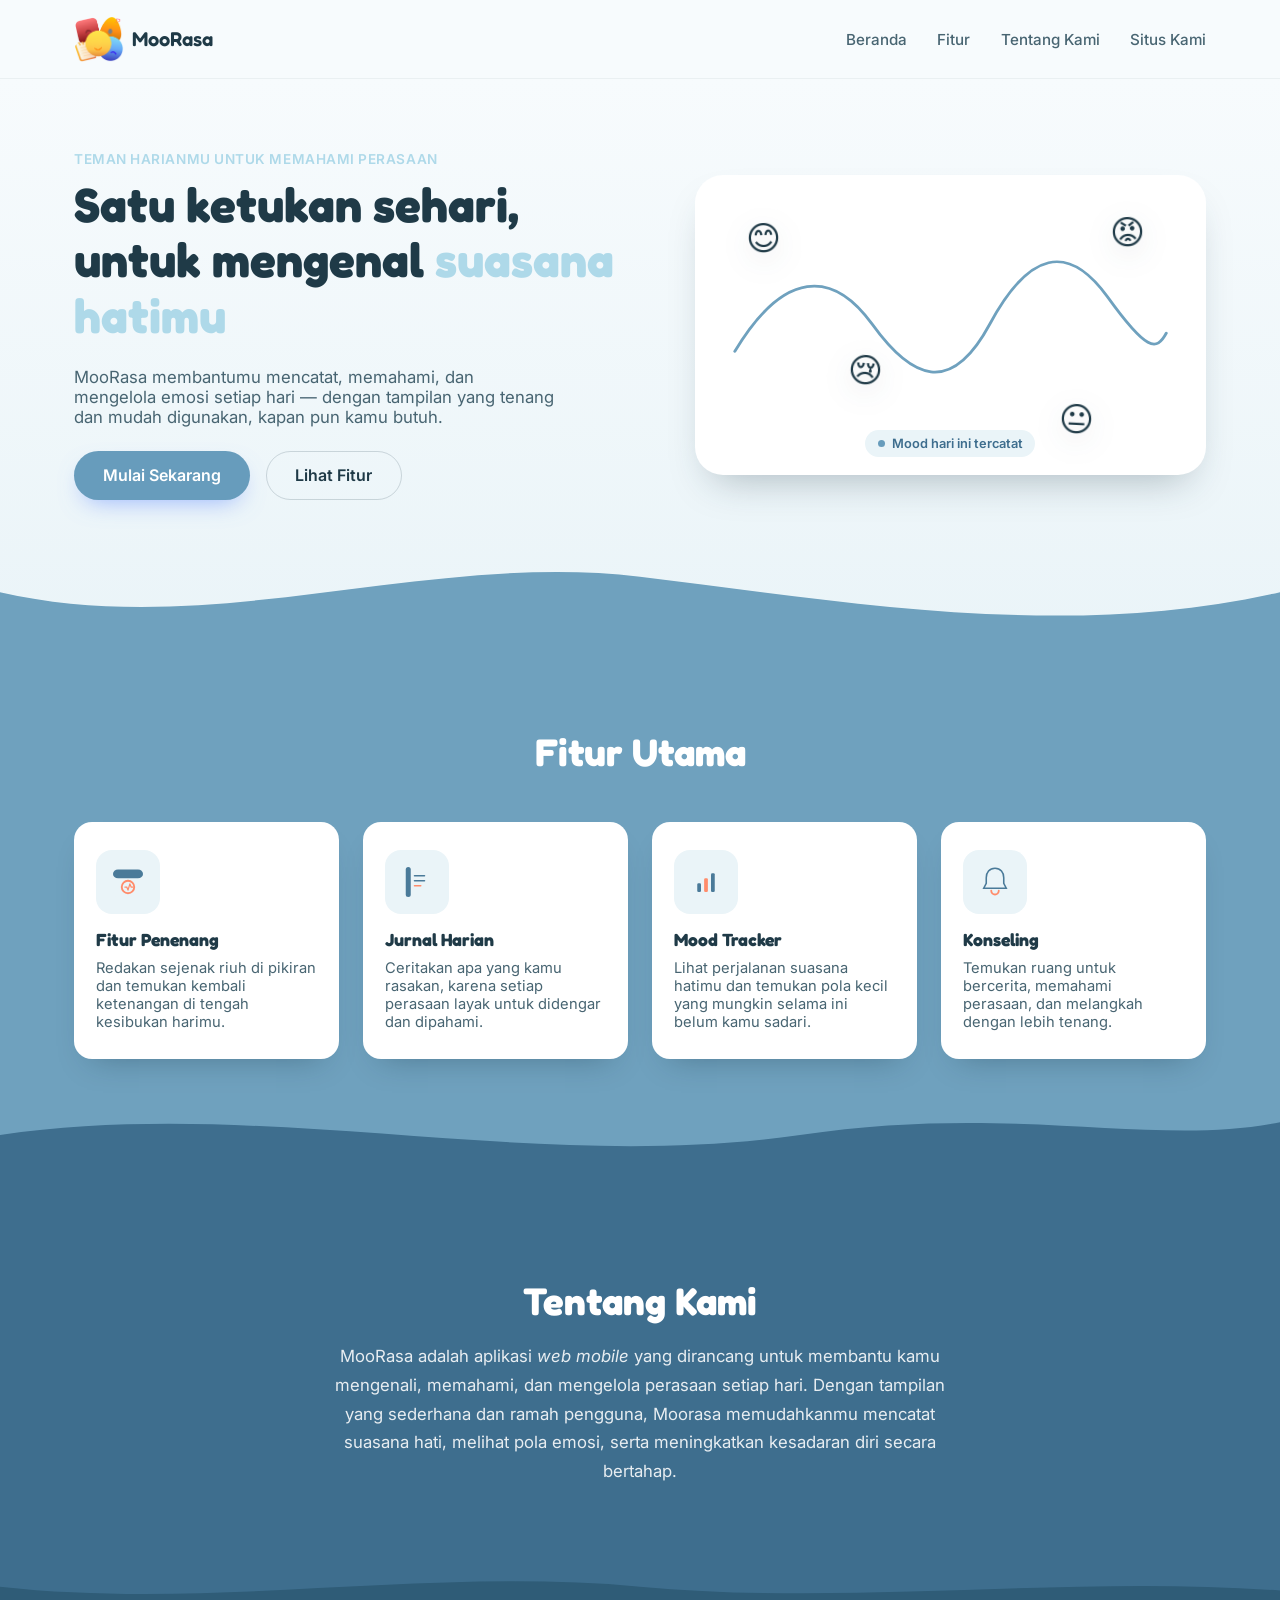
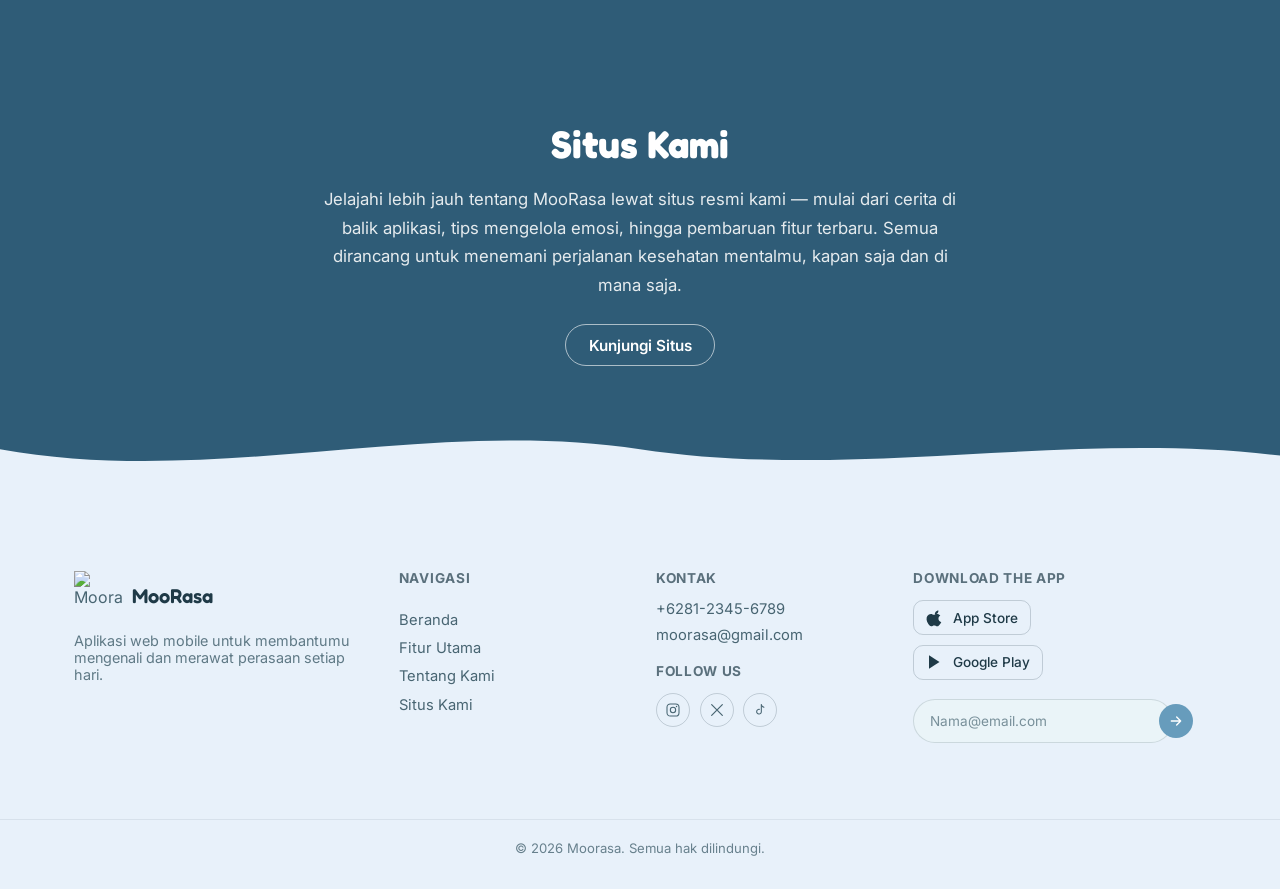
==== landingpage/index.html @ 9dfbfe61 "landing page dari marketng" ====
<!DOCTYPE html>
<html lang="id">
<head>
<meta charset="UTF-8">
<meta name="viewport" content="width=device-width, initial-scale=1.0">
<title>MooRasa — Kenali & Kelola Perasaanmu</title>
<link rel="preconnect" href="https://fonts.googleapis.com">
<link rel="preconnect" href="https://fonts.gstatic.com" crossorigin>
<link href="https://fonts.googleapis.com/css2?family=Fredoka:wght@500;600;700&family=Inter:wght@400;500;600;700&display=swap" rel="stylesheet">
<link rel="stylesheet" href="style.css">
</head>
<body>

<!-- ===== HEADER ===== -->
<header class="site-header" id="top">
  <div class="container header-inner">
    <a class="brand" href="#top">
  <img src="Logo Moorasa (1).png" alt="MooRasa" class="brand-logo">
  <span class="brand-name">MooRasa</span>
</a>

    <nav class="main-nav" id="main-nav">
      <a href="#topp">Beranda</a>
      <a href="#fitur">Fitur</a>
      <a href="#tentang">Tentang Kami</a>
      <a href="#situs">Situs Kami</a>
    </nav>

    
  </div>
</header>

<main>
  <!-- ===== HERO ===== -->
  <section class="hero" id="topp">
    <div class="container hero-inner">
      <div class="hero-copy">
        <p class="eyebrow">Teman harianmu untuk memahami perasaan</p>
        <h1>Satu ketukan sehari,<br> untuk mengenal <span>suasana hatimu</span></h1>
        <p class="hero-sub">MooRasa membantumu mencatat, memahami, dan mengelola emosi setiap hari — dengan tampilan yang tenang dan mudah digunakan, kapan pun kamu butuh.</p>
        <div class="hero-cta">
          <button class="btn btn-primary btn-lg" type="button">Mulai Sekarang</button>
         <button class="btn btn-ghost btn-lg" type="button">Lihat Fitur</button>
        </div>
      </div>

      <div class="hero-visual">
        <div class="mood-card">
          <svg class="mood-line" viewBox="0 0 460 220" preserveAspectRatio="none" aria-hidden="true">
            <path class="mood-line-path" d="M10 150 C 60 60, 110 60, 150 120 S 230 200, 270 120 S 350 30, 390 90 S 440 150, 450 130"/>
          </svg>

          <div class="mood-face face-1" style="--tx:-2deg;">😊</div>
          <div class="mood-face face-2" style="--tx:4deg;">😢</div>
          <div class="mood-face face-3" style="--tx:-3deg;">😡</div>
          <div class="mood-face face-4" style="--tx:3deg;">😐</div>

          <div class="mood-tag">
            <span class="dot"></span> Mood hari ini tercatat
          </div>
        </div>
      </div>
    </div>

    <div class="wave wave-bottom" aria-hidden="true">
      <svg viewBox="0 0 1440 140" preserveAspectRatio="none"><path d="M0,64 C 240,140 480,0 720,40 C 960,80 1200,140 1440,64 L1440,140 L0,140 Z"></path></svg>
    </div>
  </section>

  <!-- ===== FITUR UTAMA ===== -->
  <section class="features" id="fitur">
    <div class="container">
      <h2 class="section-title">Fitur Utama</h2>
      <p class="section-lead"></p>

      <div class="feature-grid">
        <article class="feature-card">
          <div class="feature-icon" aria-hidden="true">
            <svg viewBox="0 0 64 64" width="40" height="40">
              <rect x="8" y="12" width="48" height="44" rx="8" fill="#EAF4F8"/>
              <rect x="8" y="12" width="48" height="14" rx="8" fill="#4A7A99"/>
              <circle cx="32" cy="40" r="10" fill="none" stroke="#FF8C6B" stroke-width="3"/>
              <path d="M27 40h3l2 5 3-10 2 5h3" fill="none" stroke="#FF8C6B" stroke-width="2" stroke-linecap="round" stroke-linejoin="round"/>
            </svg>
          </div>
          <h3>Fitur Penenang</h3>
          <p>Redakan sejenak riuh di pikiran dan temukan kembali ketenangan di tengah kesibukan harimu.</p>
        </article>

        <article class="feature-card">
          <div class="feature-icon" aria-hidden="true">
            <svg viewBox="0 0 64 64" width="40" height="40">
              <rect x="14" y="8" width="36" height="48" rx="6" fill="#EAF4F8"/>
              <rect x="14" y="8" width="8" height="48" rx="4" fill="#4A7A99"/>
              <line x1="28" y1="22" x2="44" y2="22" stroke="#4A7A99" stroke-width="2.5" stroke-linecap="round"/>
              <line x1="28" y1="30" x2="44" y2="30" stroke="#4A7A99" stroke-width="2.5" stroke-linecap="round"/>
              <line x1="28" y1="38" x2="38" y2="38" stroke="#FF8C6B" stroke-width="2.5" stroke-linecap="round"/>
            </svg>
          </div>
          <h3>Jurnal Harian</h3>
          <p>Ceritakan apa yang kamu rasakan, karena setiap perasaan layak untuk didengar dan dipahami.</p>
        </article>

        <article class="feature-card">
          <div class="feature-icon" aria-hidden="true">
            <svg viewBox="0 0 64 64" width="40" height="40">
              <rect x="10" y="10" width="44" height="44" rx="8" fill="#EAF4F8"/>
              <rect x="18" y="34" width="6" height="14" rx="2" fill="#4A7A99"/>
              <rect x="29" y="26" width="6" height="22" rx="2" fill="#FF8C6B"/>
              <rect x="40" y="18" width="6" height="30" rx="2" fill="#4A7A99"/>
            </svg>
          </div>
          <h3>Mood Tracker</h3>
          <p>Lihat perjalanan suasana hatimu dan temukan pola kecil yang mungkin selama ini belum kamu sadari.</p>
        </article>

        <article class="feature-card">
          <div class="feature-icon" aria-hidden="true">
            <svg viewBox="0 0 64 64" width="40" height="40">
              <path d="M32 10c-9 0-14 7-14 15v9l-4 8h36l-4-8v-9c0-8-5-15-14-15z" fill="#EAF4F8" stroke="#4A7A99" stroke-width="2.5"/>
              <path d="M26 46a6 6 0 0 0 12 0" fill="none" stroke="#FF8C6B" stroke-width="3" stroke-linecap="round"/>
            </svg>
          </div>
          <h3>Konseling</h3>
          <p>Temukan ruang untuk bercerita, memahami perasaan, dan melangkah dengan lebih tenang.</p>
        </article>
      </div>
    </div>
    <div class="wave wave-bottom" aria-hidden="true">
      <svg viewBox="0 0 1440 140" preserveAspectRatio="none"><path d="M0,70 C 300,10 600,130 900,70 C 1140,20 1300,90 1440,50 L1440,140 L0,140 Z"></path></svg>
    </div>
  </section>

  <!-- ===== TENTANG KAMI ===== -->
  <section class="about" id="tentang">
  <div class="container about-inner">
    <h2 class="section-title light">Tentang Kami</h2>
    <p class="about-text">
      MooRasa adalah aplikasi <em>web mobile</em> yang dirancang untuk membantu kamu mengenali, memahami, dan mengelola perasaan setiap hari. Dengan tampilan yang sederhana dan ramah pengguna, Moorasa memudahkanmu mencatat suasana hati, melihat pola emosi, serta meningkatkan kesadaran diri secara bertahap.
    </p>
  </div>

  <div class="wave wave-bottom wave-about" aria-hidden="true">
    <svg viewBox="0 0 1440 140" preserveAspectRatio="none">
      <path d="M0,50 C240,110 480,0 720,50 C960,100 1200,20 1440,60 L1440,140 L0,140 Z"></path>
    </svg>
  </div>
</section>

  <!-- ===== SITUS KAMI ===== -->
  <section class="sites" id="situs">
    <div class="container about-inner">
      <h2 class="section-title light">Situs Kami</h2>
      <p class="about-text">Jelajahi lebih jauh tentang MooRasa lewat situs resmi kami — mulai dari cerita di balik aplikasi, tips mengelola emosi, hingga pembaruan fitur terbaru. Semua dirancang untuk menemani perjalanan kesehatan mentalmu, kapan saja dan di mana saja.</p>
      <a class="btn btn-outline-light" href="#situs">Kunjungi Situs</a>
    </div>
    <div class="wave wave-bottom wave-dark" aria-hidden="true">
      <svg viewBox="0 0 1440 140" preserveAspectRatio="none"><path d="M0,50 C 240,110 480,0 720,50 C 960,100 1200,20 1440,60 L1440,140 L0,140 Z"></path></svg>
    </div>
  </section>
</main>

<!-- ===== FOOTER ===== -->
<footer class="site-footer">
  <div class="container footer-grid">
    <div class="footer-brand">
      <a class="brand" href="#top">
        <div class="footer-brand">
    <a class="brand" href="#top">
        <img src="Logo MooRasa (1).png" alt="Moorasa" class="footer-logo">
        <span class="brand-name">MooRasa</span>
    </a>

    <p>Aplikasi web mobile untuk membantumu mengenali dan merawat perasaan setiap hari.</p>
</div>
            </div>

    <div class="footer-links">
      <h4>Navigasi</h4>
      <a href="#topp">Beranda</a>
      <a href="#fitur">Fitur Utama</a>
      <a href="#tentang">Tentang Kami</a>
      <a href="#situs">Situs Kami</a>
    </div>

    <div class="footer-contact">
      <h4>Kontak</h4>
      <p>+6281-2345-6789</p>
      <p>moorasa@gmail.com</p>

      <h4 class="follow-heading">Follow Us</h4>
      <div class="social-row">
        <a href="#" aria-label="Instagram" class="social-dot">
          <svg viewBox="0 0 24 24" width="16" height="16"><rect x="3" y="3" width="18" height="18" rx="5" fill="none" stroke="currentColor" stroke-width="1.6"/><circle cx="12" cy="12" r="4" fill="none" stroke="currentColor" stroke-width="1.6"/><circle cx="17.3" cy="6.7" r="1.1" fill="currentColor"/></svg>
        </a>
        <a href="#" aria-label="Twitter/X" class="social-dot">
          <svg viewBox="0 0 24 24" width="16" height="16"><path d="M4 4l16 16M20 4L4 20" stroke="currentColor" stroke-width="1.8" stroke-linecap="round"/></svg>
        </a>
        <a href="#" aria-label="TikTok" class="social-dot">
          <svg viewBox="0 0 24 24" width="16" height="16"><path d="M14 4v10.5a3.5 3.5 0 1 1-3-3.46" fill="none" stroke="currentColor" stroke-width="1.6" stroke-linecap="round"/><path d="M14 4c.4 2 2 3.5 4 3.8" fill="none" stroke="currentColor" stroke-width="1.6" stroke-linecap="round"/></svg>
        </a>
      </div>
    </div>

    <div class="footer-app">
      <h4>Download The App</h4>
      <div class="store-badges">
        <a href="#" class="store-badge">
          <svg viewBox="0 0 24 24" width="18" height="18"><path d="M16.5 2c.2 1.4-.4 2.7-1.2 3.6-.9 1-2.2 1.7-3.5 1.6-.2-1.3.5-2.7 1.2-3.5.9-1 2.4-1.8 3.5-1.7zM20.4 17.2c-.5 1.2-.8 1.7-1.5 2.7-1 1.4-2.3 3.2-4 3.2-1.5 0-1.9-1-3.9-1s-2.5 1-4 1c-1.7 0-2.9-1.6-3.9-3-2.7-3.9-3-8.4-1.3-10.8 1.2-1.7 3-2.7 4.7-2.7 1.7 0 2.8 1 4.2 1 1.4 0 2.2-1 4.2-1 1.5 0 3.1.8 4.2 2.2-3.7 2-3.1 7.3.9 8.6z" fill="currentColor"/></svg>
          <span>App Store</span>
        </a>
        <a href="#" class="store-badge">
          <svg viewBox="0 0 24 24" width="18" height="18"><path d="M4 3l14 9-14 9V3z" fill="currentColor"/></svg>
          <span>Google Play</span>
        </a>
      </div>

      <form class="subscribe-form" id="subscribeForm">
        <label for="subEmail" class="sr-only">Email kamu</label>
        <input id="subEmail" type="email" placeholder="Nama@email.com" required>
        <button type="submit" aria-label="Kirim">
          <svg viewBox="0 0 24 24" width="16" height="16"><path d="M5 12h14M13 6l6 6-6 6" fill="none" stroke="#fff" stroke-width="2" stroke-linecap="round" stroke-linejoin="round"/></svg>
        </button>
      </form>
      <p class="subscribe-note" id="subscribeNote" aria-live="polite"></p>
    </div>
  </div>

  <div class="footer-bottom">
    <div class="container">
      <p>© <span id="year"></span> Moorasa. Semua hak dilindungi.</p>
    </div>
  </div>
</footer>

<script src="node.js"></script>
</body>
</html>
---- landingpage/style.css ----
/* ============ TOKENS ============ */
.brand-logo {
    width: 50px;
    height: 50px;
    object-fit: contain;
    display: block;
}

:root{
  --ink: #1F3A47;
  --ink-soft: #486572;
  --cream: #F7FBFD;
  --sky: #EAF4F8;
  --blue-mid: #6FA1BE;
  --blue-deep: #3E6E8E;
  --blue-deeper: #2F5C77;
  --navy: #1B3644;
  --coral: #679cbc;
  --coral-dark: #aed9e9;
  --white: #FFFFFF;

  /* Warna footer: sekarang mengikuti warna halaman banner (hero) supaya senada */
  --footer-bg: var(--cream);
  --footer-text: var(--ink-soft);
  --footer-heading: var(--ink);

  --font-display: 'Fredoka', system-ui, sans-serif;
  --font-body: 'Inter', system-ui, sans-serif;

  --radius-lg: 28px;
  --radius-md: 18px;
  --radius-sm: 12px;

  --shadow-card: 0 20px 40px -18px rgba(31, 58, 71, 0.35);
  --container: 1180px;
}

*,*::before,*::after{ box-sizing: border-box; }
html{ scroll-behavior: smooth; }
body{
  margin:0;
  font-family: var(--font-body);
  color: var(--ink);
  background: var(--cream);
  -webkit-font-smoothing: antialiased;
}
h1,h2,h3,h4{
  font-family: var(--font-display);
  margin: 0 0 .5em;
  line-height: 1.15;
}
p{ margin: 0 0 1em; }
a{ color: inherit; text-decoration: none; }
img,svg{ display:block; max-width: 100%; }
ul{ list-style: none; margin:0; padding:0; }
.sr-only{
  position:absolute; width:1px; height:1px; padding:0; margin:-1px;
  overflow:hidden; clip:rect(0,0,0,0); white-space:nowrap; border:0;
}

.container{
  width: 100%;
  max-width: var(--container);
  margin: 0 auto;
  padding: 0 24px;
}

.eyebrow{
  font-weight: 600;
  letter-spacing: .04em;
  color: var(--coral-dark);
  font-size: .85rem;
  text-transform: uppercase;
  margin-bottom: .75em;
}
.eyebrow-light{ color: var(--sky); opacity: .9; text-align:center; }

.section-title{
  font-size: clamp(1.8rem, 3.2vw, 2.4rem);
  color: var(--ink);
}
.section-title.light{ color: var(--white); }

.section-lead{
  max-width: 560px;
  color: var(--ink-soft);
}

/* ============ BUTTONS ============ */
.btn{
  font-family: var(--font-body);
  font-weight: 600;
  font-size: .95rem;
  padding: .7em 1.5em;
  border-radius: 999px;
  border: none;
  cursor: pointer;
  transition: transform .18s ease, box-shadow .18s ease, background .18s ease;
  display: inline-flex;
  align-items: center;
  gap: .5em;
}
.btn-primary{
  background: var(--coral);
  color: var(--white);
  box-shadow: 0 10px 24px -10px rgba(107, 147, 255, 0.7);
}
.btn-primary:hover{ background: var(--coral-dark); transform: translateY(-2px); }
.btn-ghost{
  background: transparent;
  color: var(--ink);
  border: 1.5px solid rgba(31,58,71,.18);
}
.btn-ghost:hover{ border-color: var(--ink); transform: translateY(-2px); }
.btn-lg{ padding: .85em 1.8em; font-size: 1rem; }
.btn-outline-light{
  border: 1.5px solid rgba(255,255,255,.6);
  color: var(--white);
  background: transparent;
  margin-top: .5em;
}
.btn-outline-light:hover{ background: rgba(255,255,255,.12); }

/* ============ HEADER ============ */
.site-header{
  position: sticky;
  top: 0;
  z-index: 50;
  background: rgba(247,251,253,.85);
  backdrop-filter: blur(10px);
  border-bottom: 1px solid rgba(31,58,71,.06);
}
.header-inner{
  display: flex;
  align-items: center;
  justify-content: space-between;
  padding-top: 14px;
  padding-bottom: 14px;
}
.brand{
  display: flex;
  align-items: center;
  gap: .5em;
}
.brand-name{
  font-family: var(--font-display);
  font-weight: 600;
  font-size: 1.25rem;
  color: var(--ink);
}
.main-nav{
  display: flex;
  gap: 2em;
  font-weight: 500;
  font-size: .95rem;
}
.main-nav a{ color: var(--ink-soft); transition: color .15s; }
.main-nav a:hover{ color: var(--coral-dark); }

.header-actions{ display: flex; align-items: center; gap: 1em; }
.nav-toggle{
  display: none;
  flex-direction: column;
  gap: 5px;
  background: none;
  border: none;
  cursor: pointer;
  padding: 6px;
}
.nav-toggle span{
  width: 22px; height: 2px; background: var(--ink); border-radius: 2px;
}

/* ============ HERO ============ */
.hero{
  position: relative;
  background: linear-gradient(180deg, var(--cream) 0%, var(--sky) 100%);
  padding: 72px 0 140px;
  overflow: hidden;
}
.hero-inner{
  display: grid;
  grid-template-columns: 1.05fr .95fr;
  gap: 56px;
  align-items: center;
}
.hero-copy h1{
  font-size: clamp(2rem, 4vw, 3rem);
  color: var(--ink);
}
.hero-copy h1 span{ color: var(--coral-dark); }
.hero-sub{
  color: var(--ink-soft);
  font-size: 1.05rem;
  max-width: 480px;
}
.hero-cta{ display: flex; gap: 1em; flex-wrap: wrap; margin-top: 1.5em; }

.hero-visual{ position: relative; }
.mood-card{
  position: relative;
  background: var(--white);
  border-radius: var(--radius-lg);
  box-shadow: var(--shadow-card);
  padding: 40px 30px;
  min-height: 300px;
  overflow: hidden;
}
.mood-line{
  width: 100%;
  height: 200px;
  display: block;
}
.mood-line-path{
  fill: none;
  stroke: var(--blue-mid);
  stroke-width: 3;
  stroke-linecap: round;
  stroke-dasharray: 900;
  stroke-dashoffset: 900;
  animation: draw-line 2.4s ease forwards .3s;
}
@keyframes draw-line{ to{ stroke-dashoffset: 0; } }

.mood-face{
  position: absolute;
  font-size: 2.1rem;
  filter: drop-shadow(0 8px 14px rgba(31,58,71,.18));
  animation: float-face 5s ease-in-out infinite;
  transform: rotate(var(--tx));
}
.face-1{ top: 14%; left: 10%; animation-delay: 0s; }
.face-2{ top: 58%; left: 30%; animation-delay: .6s; }
.face-3{ top: 12%; right: 12%; animation-delay: 1.1s; }
.face-4{ bottom: 12%; right: 22%; animation-delay: 1.6s; }
@keyframes float-face{
  0%, 100%{ transform: translateY(0) rotate(var(--tx)); }
  50%{ transform: translateY(-10px) rotate(var(--tx)); }
}

.mood-tag{
  position: absolute;
  left: 50%;
  bottom: 18px;
  transform: translateX(-50%);
  background: var(--sky);
  color: var(--blue-deep);
  font-size: .8rem;
  font-weight: 600;
  padding: .5em 1em;
  border-radius: 999px;
  display: inline-flex;
  align-items: center;
  gap: .5em;
  white-space: nowrap;
}
.mood-tag .dot{
  width: 7px; height: 7px; border-radius: 50%; background: var(--coral);
}

/* ============ WAVE DIVIDERS ============ */
.wave{
  position: absolute;
  left: 0; right: 0; bottom: -1px;
  line-height: 0;
}
.wave svg{ width: 100%; height: 90px; display: block; }
.hero .wave path{ fill: var(--blue-mid); }
.features{ position: relative; background: var(--blue-mid); padding: 90px 0 10px; }
.features .wave path{ fill: var(--blue-deep); }
.wave-dark path{ fill: var(--footer-bg); }

/* ============ FEATURES ============ */

.features{
  position: relative;
  background: var(--blue-mid);
  padding: 90px 0 120px;
  overflow: hidden;
}

.features .container{
  position: relative;
  z-index: 2;
}

.features .eyebrow-light,
.features .section-title.light,
.features .section-lead{ 
  text-align: center; 
  margin-left: auto; 
  margin-right: auto; 
}

.features .section-title{ 
  color: var(--white); 
  text-align: center; 
}

.features .section-lead{ 
  color: rgba(255,255,255,.85); 
  text-align: center; 
}

.feature-grid{
  display: grid;
  grid-template-columns: repeat(4, 1fr);
  gap: 24px;
  margin-top: 48px;
}

.feature-card{
  position: relative;
  z-index: 3;

  background: var(--white);
  border-radius: var(--radius-md);
  padding: 28px 22px;
  text-align: left;

  box-shadow: 0 16px 30px -18px rgba(15,40,54,.35);

  transition: transform .2s ease, box-shadow .2s ease;
}

.feature-card:hover{
  transform: translateY(-6px);
  box-shadow: 0 22px 36px -16px rgba(15,40,54,.4);
}

.feature-icon{
  width: 64px; 
  height: 64px;
  display: flex; 
  align-items: center; 
  justify-content: center;

  background: var(--sky);
  border-radius: 16px;
  margin-bottom: 1em;
}

.feature-card h3{ 
  font-size: 1.1rem; 
  color: var(--ink); 
}

.feature-card p{ 
  color: var(--ink-soft); 
  font-size: .92rem; 
  margin-bottom: 0; 
}

/* ===== GELOMBANG FITUR ===== */

.features > .wave{
  z-index: 1;
  pointer-events: none;
}

.features > .wave svg{
  height: 90px;
  display: block;
}
/* ============ ABOUT / SITES ============ */
.about {
  background: #3E6E8E;
  padding: 100px 0 120px;
  text-align: center;
  position: relative;
  overflow: hidden;
}
.wave-about {
  position: absolute;
  bottom: 0;
  left: 0;
  width: 100%;
 height: 55px;
  line-height: 0;
  overflow: hidden;
}

.wave-about svg {
  width: 100%;
  height: 100%;
  display: block;
}

.wave-about path {
  fill: #2F5C77;
}
.sites{
  background: #2F5C77;
  padding: 100px 0 140px;
  text-align: center;
  position: relative;
}
.about-inner{ max-width: 700px; margin: 0 auto; }
.about-text{
  color: rgba(255,255,255,.88);
  font-size: 1.05rem;
  line-height: 1.7;
}

.wave-dark svg path {
    fill: #E8F1FA;
}
/* ============ FOOTER ============ */
/* Warna footer diatur lewat variabel --footer-bg / --footer-text / --footer-heading di :root,
   jadi tinggal ganti nilai variabel itu kalau mau ubah warna footer lagi nanti. */

.footer-logo {
    width: 50px;
    height: 50px;
    object-fit: contain;
    display: block;
}
.site-footer{
  background: #E8F1FA;
  color: var(--footer-text);
  padding-top: 64px;
  border-top: 1px solid rgba(31,58,71,.08);
}
.footer-grid{
  display: grid;
  grid-template-columns: 1.3fr 1fr 1fr 1.3fr;
  gap: 32px;
  padding-bottom: 40px;
}
.footer-brand p{ font-size: .9rem; color: var(--footer-text); opacity: .85; margin-top: .75em; }
.footer-brand .brand-name{ color: var(--footer-heading); }
.footer-links h4, .footer-contact h4, .footer-app h4{
  font-family: var(--font-body);
  font-size: .85rem;
  text-transform: uppercase;
  letter-spacing: .05em;
  color: var(--footer-heading);
  opacity: .7;
  margin-bottom: 1em;
}
.footer-links{ display: flex; flex-direction: column; gap: .7em; font-size: .92rem; }
.footer-links a{ color: var(--footer-text); }
.footer-links a:hover{ color: var(--coral); }
.footer-contact p{ font-size: .92rem; margin-bottom: .5em; color: var(--footer-text); }
.follow-heading{ margin-top: 1.5em; }
.social-row{ display: flex; gap: .6em; }
.social-dot{
  width: 34px; height: 34px;
  border-radius: 50%;
  border: 1px solid rgba(31,58,71,.2);
  display: flex; align-items: center; justify-content: center;
  color: var(--footer-text);
  transition: background .15s, border-color .15s, color .15s;
}
.social-dot:hover{ background: var(--coral); border-color: var(--coral); color: var(--white); }

.store-badges{ display: flex; flex-direction: column; gap: .6em; margin-bottom: 1.2em; }
.store-badge{
  display: flex; align-items: center; gap: .6em;
  border: 1px solid rgba(31,58,71,.2);
  border-radius: 10px;
  padding: .55em .9em;
  font-size: .85rem;
  font-weight: 500;
  color: var(--footer-heading);
  width: fit-content;
  transition: border-color .15s, background .15s;
}
.store-badge:hover{ background: rgba(31,58,71,.05); border-color: rgba(31,58,71,.4); }

.subscribe-form{
  display: flex;
  background: var(--sky);
  border: 1px solid rgba(31,58,71,.15);
  border-radius: 999px;
  padding: 4px;
  max-width: 260px;
}
.subscribe-form input{
  flex: 1;
  background: transparent;
  border: none;
  outline: none;
  color: var(--ink);
  padding: .5em .9em;
  font-size: .85rem;
  font-family: var(--font-body);
}
.subscribe-form input::placeholder{ color: var(--ink-soft); opacity: .7; }
.subscribe-form button{
  background: var(--coral);
  border: none;
  width: 34px; height: 34px;
  border-radius: 50%;
  display: flex; align-items: center; justify-content: center;
  cursor: pointer;
  flex-shrink: 0;
  transition: background .15s;
}
.subscribe-form button:hover{ background: var(--coral-dark); }
.subscribe-note{
  font-size: .8rem;
  color: var(--coral);
  min-height: 1.2em;
  margin-top: .6em;
}

.footer-bottom{
  border-top: 1px solid rgba(31,58,71,.1);
  padding: 20px 0;
  text-align: center;
  font-size: .82rem;
  color: var(--footer-text);
  opacity: .8;
}

/* ============ RESPONSIVE ============ */
@media (max-width: 960px){
  .hero-inner{ grid-template-columns: 1fr; }
  .hero-visual{ order: -1; max-width: 460px; margin: 0 auto; }
  .feature-grid{ grid-template-columns: repeat(2, 1fr); }
  .footer-grid{ grid-template-columns: 1fr 1fr; }
}

@media (max-width: 720px){
  .main-nav{
    position: absolute;
    top: 100%; left: 0; right: 0;
    background: var(--cream);
    flex-direction: column;
    padding: 20px 24px;
    gap: 1em;
    border-bottom: 1px solid rgba(31,58,71,.08);
    display: none;
  }
  .main-nav.open{ display: flex; }
  .nav-toggle{ display: flex; }
  .header-actions .btn-primary{ display: none; }
  .header-actions{ position: relative; }
  .feature-grid{ grid-template-columns: 1fr; }
  .footer-grid{ grid-template-columns: 1fr; text-align: left; }
}

@media (prefers-reduced-motion: reduce){
  .mood-face{ animation: none; }
  .mood-line-path{ animation: none; stroke-dashoffset: 0; }
  .btn, .feature-card{ transition: none; }
}
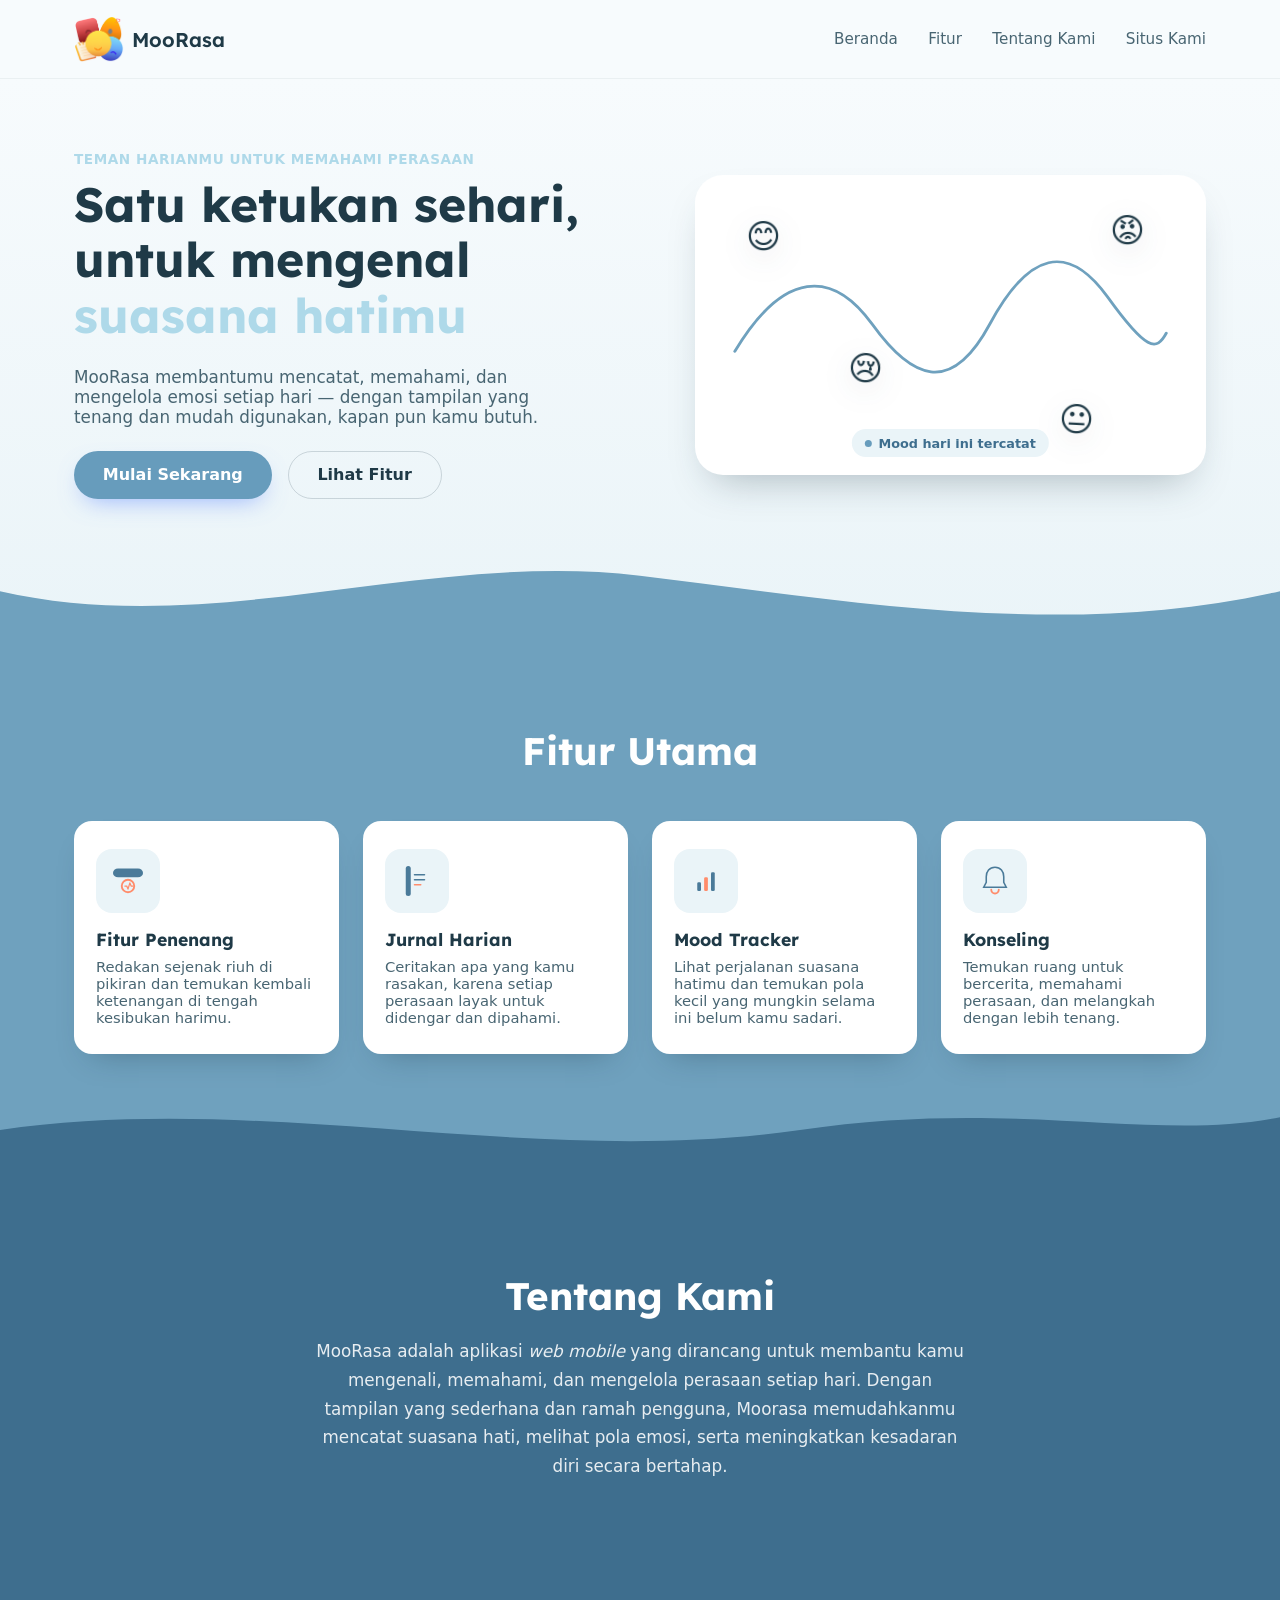
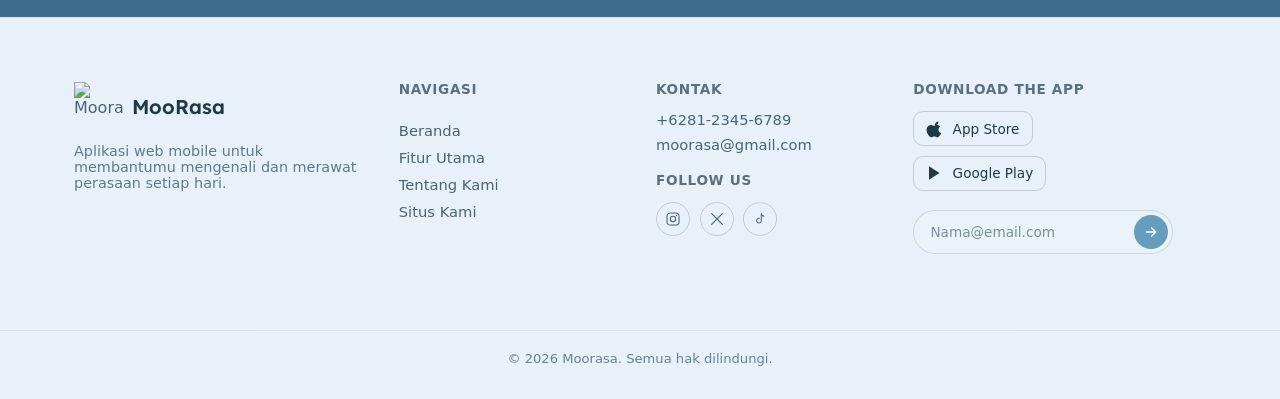
==== commit 46f0bd0c: "penggabungan landing page dengan website, dan perbaikan beberapa fitur" ====
--- a/landingpage/index.html
+++ b/landingpage/index.html
@@ -1,238 +1,236 @@
-<!DOCTYPE html>
-<html lang="id">
-<head>
-<meta charset="UTF-8">
-<meta name="viewport" content="width=device-width, initial-scale=1.0">
-<title>MooRasa — Kenali & Kelola Perasaanmu</title>
-<link rel="preconnect" href="https://fonts.googleapis.com">
-<link rel="preconnect" href="https://fonts.gstatic.com" crossorigin>
-<link href="https://fonts.googleapis.com/css2?family=Fredoka:wght@500;600;700&family=Inter:wght@400;500;600;700&display=swap" rel="stylesheet">
-<link rel="stylesheet" href="style.css">
-</head>
-<body>
-
-<!-- ===== HEADER ===== -->
-<header class="site-header" id="top">
-  <div class="container header-inner">
-    <a class="brand" href="#top">
-  <img src="Logo Moorasa (1).png" alt="MooRasa" class="brand-logo">
-  <span class="brand-name">MooRasa</span>
-</a>
-
-    <nav class="main-nav" id="main-nav">
-      <a href="#topp">Beranda</a>
-      <a href="#fitur">Fitur</a>
-      <a href="#tentang">Tentang Kami</a>
-      <a href="#situs">Situs Kami</a>
-    </nav>
-
-    
-  </div>
-</header>
-
-<main>
-  <!-- ===== HERO ===== -->
-  <section class="hero" id="topp">
-    <div class="container hero-inner">
-      <div class="hero-copy">
-        <p class="eyebrow">Teman harianmu untuk memahami perasaan</p>
-        <h1>Satu ketukan sehari,<br> untuk mengenal <span>suasana hatimu</span></h1>
-        <p class="hero-sub">MooRasa membantumu mencatat, memahami, dan mengelola emosi setiap hari — dengan tampilan yang tenang dan mudah digunakan, kapan pun kamu butuh.</p>
-        <div class="hero-cta">
-          <button class="btn btn-primary btn-lg" type="button">Mulai Sekarang</button>
-         <button class="btn btn-ghost btn-lg" type="button">Lihat Fitur</button>
-        </div>
-      </div>
-
-      <div class="hero-visual">
-        <div class="mood-card">
-          <svg class="mood-line" viewBox="0 0 460 220" preserveAspectRatio="none" aria-hidden="true">
-            <path class="mood-line-path" d="M10 150 C 60 60, 110 60, 150 120 S 230 200, 270 120 S 350 30, 390 90 S 440 150, 450 130"/>
-          </svg>
-
-          <div class="mood-face face-1" style="--tx:-2deg;">😊</div>
-          <div class="mood-face face-2" style="--tx:4deg;">😢</div>
-          <div class="mood-face face-3" style="--tx:-3deg;">😡</div>
-          <div class="mood-face face-4" style="--tx:3deg;">😐</div>
-
-          <div class="mood-tag">
-            <span class="dot"></span> Mood hari ini tercatat
-          </div>
-        </div>
-      </div>
-    </div>
-
-    <div class="wave wave-bottom" aria-hidden="true">
-      <svg viewBox="0 0 1440 140" preserveAspectRatio="none"><path d="M0,64 C 240,140 480,0 720,40 C 960,80 1200,140 1440,64 L1440,140 L0,140 Z"></path></svg>
-    </div>
-  </section>
-
-  <!-- ===== FITUR UTAMA ===== -->
-  <section class="features" id="fitur">
-    <div class="container">
-      <h2 class="section-title">Fitur Utama</h2>
-      <p class="section-lead"></p>
-
-      <div class="feature-grid">
-        <article class="feature-card">
-          <div class="feature-icon" aria-hidden="true">
-            <svg viewBox="0 0 64 64" width="40" height="40">
-              <rect x="8" y="12" width="48" height="44" rx="8" fill="#EAF4F8"/>
-              <rect x="8" y="12" width="48" height="14" rx="8" fill="#4A7A99"/>
-              <circle cx="32" cy="40" r="10" fill="none" stroke="#FF8C6B" stroke-width="3"/>
-              <path d="M27 40h3l2 5 3-10 2 5h3" fill="none" stroke="#FF8C6B" stroke-width="2" stroke-linecap="round" stroke-linejoin="round"/>
-            </svg>
-          </div>
-          <h3>Fitur Penenang</h3>
-          <p>Redakan sejenak riuh di pikiran dan temukan kembali ketenangan di tengah kesibukan harimu.</p>
-        </article>
-
-        <article class="feature-card">
-          <div class="feature-icon" aria-hidden="true">
-            <svg viewBox="0 0 64 64" width="40" height="40">
-              <rect x="14" y="8" width="36" height="48" rx="6" fill="#EAF4F8"/>
-              <rect x="14" y="8" width="8" height="48" rx="4" fill="#4A7A99"/>
-              <line x1="28" y1="22" x2="44" y2="22" stroke="#4A7A99" stroke-width="2.5" stroke-linecap="round"/>
-              <line x1="28" y1="30" x2="44" y2="30" stroke="#4A7A99" stroke-width="2.5" stroke-linecap="round"/>
-              <line x1="28" y1="38" x2="38" y2="38" stroke="#FF8C6B" stroke-width="2.5" stroke-linecap="round"/>
-            </svg>
-          </div>
-          <h3>Jurnal Harian</h3>
-          <p>Ceritakan apa yang kamu rasakan, karena setiap perasaan layak untuk didengar dan dipahami.</p>
-        </article>
-
-        <article class="feature-card">
-          <div class="feature-icon" aria-hidden="true">
-            <svg viewBox="0 0 64 64" width="40" height="40">
-              <rect x="10" y="10" width="44" height="44" rx="8" fill="#EAF4F8"/>
-              <rect x="18" y="34" width="6" height="14" rx="2" fill="#4A7A99"/>
-              <rect x="29" y="26" width="6" height="22" rx="2" fill="#FF8C6B"/>
-              <rect x="40" y="18" width="6" height="30" rx="2" fill="#4A7A99"/>
-            </svg>
-          </div>
-          <h3>Mood Tracker</h3>
-          <p>Lihat perjalanan suasana hatimu dan temukan pola kecil yang mungkin selama ini belum kamu sadari.</p>
-        </article>
-
-        <article class="feature-card">
-          <div class="feature-icon" aria-hidden="true">
-            <svg viewBox="0 0 64 64" width="40" height="40">
-              <path d="M32 10c-9 0-14 7-14 15v9l-4 8h36l-4-8v-9c0-8-5-15-14-15z" fill="#EAF4F8" stroke="#4A7A99" stroke-width="2.5"/>
-              <path d="M26 46a6 6 0 0 0 12 0" fill="none" stroke="#FF8C6B" stroke-width="3" stroke-linecap="round"/>
-            </svg>
-          </div>
-          <h3>Konseling</h3>
-          <p>Temukan ruang untuk bercerita, memahami perasaan, dan melangkah dengan lebih tenang.</p>
-        </article>
-      </div>
-    </div>
-    <div class="wave wave-bottom" aria-hidden="true">
-      <svg viewBox="0 0 1440 140" preserveAspectRatio="none"><path d="M0,70 C 300,10 600,130 900,70 C 1140,20 1300,90 1440,50 L1440,140 L0,140 Z"></path></svg>
-    </div>
-  </section>
-
-  <!-- ===== TENTANG KAMI ===== -->
-  <section class="about" id="tentang">
-  <div class="container about-inner">
-    <h2 class="section-title light">Tentang Kami</h2>
-    <p class="about-text">
-      MooRasa adalah aplikasi <em>web mobile</em> yang dirancang untuk membantu kamu mengenali, memahami, dan mengelola perasaan setiap hari. Dengan tampilan yang sederhana dan ramah pengguna, Moorasa memudahkanmu mencatat suasana hati, melihat pola emosi, serta meningkatkan kesadaran diri secara bertahap.
-    </p>
-  </div>
-
-  <div class="wave wave-bottom wave-about" aria-hidden="true">
-    <svg viewBox="0 0 1440 140" preserveAspectRatio="none">
-      <path d="M0,50 C240,110 480,0 720,50 C960,100 1200,20 1440,60 L1440,140 L0,140 Z"></path>
-    </svg>
-  </div>
-</section>
-
-  <!-- ===== SITUS KAMI ===== -->
-  <section class="sites" id="situs">
-    <div class="container about-inner">
-      <h2 class="section-title light">Situs Kami</h2>
-      <p class="about-text">Jelajahi lebih jauh tentang MooRasa lewat situs resmi kami — mulai dari cerita di balik aplikasi, tips mengelola emosi, hingga pembaruan fitur terbaru. Semua dirancang untuk menemani perjalanan kesehatan mentalmu, kapan saja dan di mana saja.</p>
-      <a class="btn btn-outline-light" href="#situs">Kunjungi Situs</a>
-    </div>
-    <div class="wave wave-bottom wave-dark" aria-hidden="true">
-      <svg viewBox="0 0 1440 140" preserveAspectRatio="none"><path d="M0,50 C 240,110 480,0 720,50 C 960,100 1200,20 1440,60 L1440,140 L0,140 Z"></path></svg>
-    </div>
-  </section>
-</main>
-
-<!-- ===== FOOTER ===== -->
-<footer class="site-footer">
-  <div class="container footer-grid">
-    <div class="footer-brand">
-      <a class="brand" href="#top">
-        <div class="footer-brand">
-    <a class="brand" href="#top">
-        <img src="Logo MooRasa (1).png" alt="Moorasa" class="footer-logo">
-        <span class="brand-name">MooRasa</span>
-    </a>
-
-    <p>Aplikasi web mobile untuk membantumu mengenali dan merawat perasaan setiap hari.</p>
-</div>
-            </div>
-
-    <div class="footer-links">
-      <h4>Navigasi</h4>
-      <a href="#topp">Beranda</a>
-      <a href="#fitur">Fitur Utama</a>
-      <a href="#tentang">Tentang Kami</a>
-      <a href="#situs">Situs Kami</a>
-    </div>
-
-    <div class="footer-contact">
-      <h4>Kontak</h4>
-      <p>+6281-2345-6789</p>
-      <p>moorasa@gmail.com</p>
-
-      <h4 class="follow-heading">Follow Us</h4>
-      <div class="social-row">
-        <a href="#" aria-label="Instagram" class="social-dot">
-          <svg viewBox="0 0 24 24" width="16" height="16"><rect x="3" y="3" width="18" height="18" rx="5" fill="none" stroke="currentColor" stroke-width="1.6"/><circle cx="12" cy="12" r="4" fill="none" stroke="currentColor" stroke-width="1.6"/><circle cx="17.3" cy="6.7" r="1.1" fill="currentColor"/></svg>
-        </a>
-        <a href="#" aria-label="Twitter/X" class="social-dot">
-          <svg viewBox="0 0 24 24" width="16" height="16"><path d="M4 4l16 16M20 4L4 20" stroke="currentColor" stroke-width="1.8" stroke-linecap="round"/></svg>
-        </a>
-        <a href="#" aria-label="TikTok" class="social-dot">
-          <svg viewBox="0 0 24 24" width="16" height="16"><path d="M14 4v10.5a3.5 3.5 0 1 1-3-3.46" fill="none" stroke="currentColor" stroke-width="1.6" stroke-linecap="round"/><path d="M14 4c.4 2 2 3.5 4 3.8" fill="none" stroke="currentColor" stroke-width="1.6" stroke-linecap="round"/></svg>
-        </a>
-      </div>
-    </div>
-
-    <div class="footer-app">
-      <h4>Download The App</h4>
-      <div class="store-badges">
-        <a href="#" class="store-badge">
-          <svg viewBox="0 0 24 24" width="18" height="18"><path d="M16.5 2c.2 1.4-.4 2.7-1.2 3.6-.9 1-2.2 1.7-3.5 1.6-.2-1.3.5-2.7 1.2-3.5.9-1 2.4-1.8 3.5-1.7zM20.4 17.2c-.5 1.2-.8 1.7-1.5 2.7-1 1.4-2.3 3.2-4 3.2-1.5 0-1.9-1-3.9-1s-2.5 1-4 1c-1.7 0-2.9-1.6-3.9-3-2.7-3.9-3-8.4-1.3-10.8 1.2-1.7 3-2.7 4.7-2.7 1.7 0 2.8 1 4.2 1 1.4 0 2.2-1 4.2-1 1.5 0 3.1.8 4.2 2.2-3.7 2-3.1 7.3.9 8.6z" fill="currentColor"/></svg>
-          <span>App Store</span>
-        </a>
-        <a href="#" class="store-badge">
-          <svg viewBox="0 0 24 24" width="18" height="18"><path d="M4 3l14 9-14 9V3z" fill="currentColor"/></svg>
-          <span>Google Play</span>
-        </a>
-      </div>
-
-      <form class="subscribe-form" id="subscribeForm">
-        <label for="subEmail" class="sr-only">Email kamu</label>
-        <input id="subEmail" type="email" placeholder="Nama@email.com" required>
-        <button type="submit" aria-label="Kirim">
-          <svg viewBox="0 0 24 24" width="16" height="16"><path d="M5 12h14M13 6l6 6-6 6" fill="none" stroke="#fff" stroke-width="2" stroke-linecap="round" stroke-linejoin="round"/></svg>
-        </button>
-      </form>
-      <p class="subscribe-note" id="subscribeNote" aria-live="polite"></p>
-    </div>
-  </div>
-
-  <div class="footer-bottom">
-    <div class="container">
-      <p>© <span id="year"></span> Moorasa. Semua hak dilindungi.</p>
-    </div>
-  </div>
-</footer>
-
-<script src="node.js"></script>
-</body>
+<!DOCTYPE html>
+<html lang="id">
+<head>
+<meta charset="UTF-8">
+<meta name="viewport" content="width=device-width, initial-scale=1.0">
+<title>MooRasa — Landing Page</title>
+<link href="https://fonts.googleapis.com/css2?family=Fredoka:wght@500;600;700&family=Inter:wght@400;500;600;700&display=swap" rel="stylesheet">
+<link rel="stylesheet" href="style.css">
+    <!--link font-->
+    <link rel="preconnect" href="https://fonts.googleapis.com">
+    <link rel="preconnect" href="https://fonts.gstatic.com" crossorigin>
+    <!--Title font-->
+    <link href="https://fonts.googleapis.com/css2?family=Lexend:wght@100..900&display=swap" rel="stylesheet">
+    <!--link font body-->
+    <link href="https://fonts.googleapis.com/css2?family=Lexend:wght@100..900&family=Plus+Jakarta+Sans:ital,wght@0,200..800;1,200..800&display=swap" rel="stylesheet">
+
+</head>
+<body>
+
+<!-- ===== HEADER ===== -->
+<header class="site-header" id="top">
+  <div class="container header-inner">
+    <a class="brand" href="#top">
+  <img src="logo.png" alt="MooRasa" class="brand-logo">
+  <span class="brand-name">MooRasa</span>
+</a>
+
+    <nav class="main-nav" id="main-nav">
+      <a href="#topp">Beranda</a>
+      <a href="#fitur">Fitur</a>
+      <a href="#tentang">Tentang Kami</a>
+      <a href="#situs">Situs Kami</a>
+    </nav>
+
+    
+  </div>
+</header>
+
+<main>
+  <!-- ===== HERO ===== -->
+  <section class="hero" id="topp">
+    <div class="container hero-inner">
+      <div class="hero-copy">
+        <p class="eyebrow">Teman harianmu untuk memahami perasaan</p>
+        <h1>Satu ketukan sehari,<br> untuk mengenal <span>suasana hatimu</span></h1>
+        <p class="hero-sub">MooRasa membantumu mencatat, memahami, dan mengelola emosi setiap hari — dengan tampilan yang tenang dan mudah digunakan, kapan pun kamu butuh.</p>
+        <div class="hero-cta">
+          <a href="../LoginPage/html/welcome.html"  class="btn btn-primary btn-lg" type="button">
+            Mulai Sekarang
+          </a>
+          <a href="#fitur"  class="btn btn-ghost btn-lg" type="button">
+            Lihat Fitur
+          </a>
+        </div>
+      </div>
+
+      <div class="hero-visual">
+        <div class="mood-card">
+          <svg class="mood-line" viewBox="0 0 460 220" preserveAspectRatio="none" aria-hidden="true">
+            <path class="mood-line-path" d="M10 150 C 60 60, 110 60, 150 120 S 230 200, 270 120 S 350 30, 390 90 S 440 150, 450 130"/>
+          </svg>
+
+          <div class="mood-face face-1" style="--tx:-2deg;">😊</div>
+          <div class="mood-face face-2" style="--tx:4deg;">😢</div>
+          <div class="mood-face face-3" style="--tx:-3deg;">😡</div>
+          <div class="mood-face face-4" style="--tx:3deg;">😐</div>
+
+          <div class="mood-tag">
+            <span class="dot"></span> Mood hari ini tercatat
+          </div>
+        </div>
+      </div>
+    </div>
+
+    <div class="wave wave-bottom" aria-hidden="true">
+      <svg viewBox="0 0 1440 140" preserveAspectRatio="none"><path d="M0,64 C 240,140 480,0 720,40 C 960,80 1200,140 1440,64 L1440,140 L0,140 Z"></path></svg>
+    </div>
+  </section>
+
+  <!-- ===== FITUR UTAMA ===== -->
+  <section class="features" id="fitur">
+    <div class="container">
+      <h2 class="section-title">Fitur Utama</h2>
+      <p class="section-lead"></p>
+
+      <div class="feature-grid">
+        <article class="feature-card">
+          <div class="feature-icon" aria-hidden="true">
+            <svg viewBox="0 0 64 64" width="40" height="40">
+              <rect x="8" y="12" width="48" height="44" rx="8" fill="#EAF4F8"/>
+              <rect x="8" y="12" width="48" height="14" rx="8" fill="#4A7A99"/>
+              <circle cx="32" cy="40" r="10" fill="none" stroke="#FF8C6B" stroke-width="3"/>
+              <path d="M27 40h3l2 5 3-10 2 5h3" fill="none" stroke="#FF8C6B" stroke-width="2" stroke-linecap="round" stroke-linejoin="round"/>
+            </svg>
+          </div>
+          <h3>Fitur Penenang</h3>
+          <p>Redakan sejenak riuh di pikiran dan temukan kembali ketenangan di tengah kesibukan harimu.</p>
+        </article>
+
+        <article class="feature-card">
+          <div class="feature-icon" aria-hidden="true">
+            <svg viewBox="0 0 64 64" width="40" height="40">
+              <rect x="14" y="8" width="36" height="48" rx="6" fill="#EAF4F8"/>
+              <rect x="14" y="8" width="8" height="48" rx="4" fill="#4A7A99"/>
+              <line x1="28" y1="22" x2="44" y2="22" stroke="#4A7A99" stroke-width="2.5" stroke-linecap="round"/>
+              <line x1="28" y1="30" x2="44" y2="30" stroke="#4A7A99" stroke-width="2.5" stroke-linecap="round"/>
+              <line x1="28" y1="38" x2="38" y2="38" stroke="#FF8C6B" stroke-width="2.5" stroke-linecap="round"/>
+            </svg>
+          </div>
+          <h3>Jurnal Harian</h3>
+          <p>Ceritakan apa yang kamu rasakan, karena setiap perasaan layak untuk didengar dan dipahami.</p>
+        </article>
+
+        <article class="feature-card">
+          <div class="feature-icon" aria-hidden="true">
+            <svg viewBox="0 0 64 64" width="40" height="40">
+              <rect x="10" y="10" width="44" height="44" rx="8" fill="#EAF4F8"/>
+              <rect x="18" y="34" width="6" height="14" rx="2" fill="#4A7A99"/>
+              <rect x="29" y="26" width="6" height="22" rx="2" fill="#FF8C6B"/>
+              <rect x="40" y="18" width="6" height="30" rx="2" fill="#4A7A99"/>
+            </svg>
+          </div>
+          <h3>Mood Tracker</h3>
+          <p>Lihat perjalanan suasana hatimu dan temukan pola kecil yang mungkin selama ini belum kamu sadari.</p>
+        </article>
+
+        <article class="feature-card">
+          <div class="feature-icon" aria-hidden="true">
+            <svg viewBox="0 0 64 64" width="40" height="40">
+              <path d="M32 10c-9 0-14 7-14 15v9l-4 8h36l-4-8v-9c0-8-5-15-14-15z" fill="#EAF4F8" stroke="#4A7A99" stroke-width="2.5"/>
+              <path d="M26 46a6 6 0 0 0 12 0" fill="none" stroke="#FF8C6B" stroke-width="3" stroke-linecap="round"/>
+            </svg>
+          </div>
+          <h3>Konseling</h3>
+          <p>Temukan ruang untuk bercerita, memahami perasaan, dan melangkah dengan lebih tenang.</p>
+        </article>
+      </div>
+    </div>
+    <div class="wave wave-bottom" aria-hidden="true">
+      <svg viewBox="0 0 1440 140" preserveAspectRatio="none"><path d="M0,70 C 300,10 600,130 900,70 C 1140,20 1300,90 1440,50 L1440,140 L0,140 Z"></path></svg>
+    </div>
+  </section>
+
+  <!-- ===== TENTANG KAMI ===== -->
+  <section class="about" id="tentang">
+  <div class="container about-inner">
+    <h2 class="section-title light">Tentang Kami</h2>
+    <p class="about-text">
+      MooRasa adalah aplikasi <em>web mobile</em> yang dirancang untuk membantu kamu mengenali, memahami, dan mengelola perasaan setiap hari. Dengan tampilan yang sederhana dan ramah pengguna, Moorasa memudahkanmu mencatat suasana hati, melihat pola emosi, serta meningkatkan kesadaran diri secara bertahap.
+    </p>
+  </div>
+
+  <div class="wave wave-bottom wave-about" aria-hidden="true">
+    <svg viewBox="0 0 1440 140" preserveAspectRatio="none">
+    </svg>
+  </div>
+</section>
+
+
+
+<!-- ===== FOOTER ===== -->
+<footer class="site-footer">
+  <div class="container footer-grid">
+    <div class="footer-brand">
+      <a class="brand" href="#top">
+        <div class="footer-brand">
+    <a class="brand" href="#top">
+        <img src="Logo MooRasa (1).png" alt="Moorasa" class="footer-logo">
+        <span class="brand-name">MooRasa</span>
+    </a>
+
+    <p>Aplikasi web mobile untuk membantumu mengenali dan merawat perasaan setiap hari.</p>
+</div>
+            </div>
+
+    <div class="footer-links">
+      <h4>Navigasi</h4>
+      <a href="#topp">Beranda</a>
+      <a href="#fitur">Fitur Utama</a>
+      <a href="#tentang">Tentang Kami</a>
+      <a href="#situs">Situs Kami</a>
+    </div>
+
+    <div class="footer-contact">
+      <h4>Kontak</h4>
+      <p>+6281-2345-6789</p>
+      <p>moorasa@gmail.com</p>
+
+      <h4 class="follow-heading">Follow Us</h4>
+      <div class="social-row">
+        <a href="#" aria-label="Instagram" class="social-dot">
+          <svg viewBox="0 0 24 24" width="16" height="16"><rect x="3" y="3" width="18" height="18" rx="5" fill="none" stroke="currentColor" stroke-width="1.6"/><circle cx="12" cy="12" r="4" fill="none" stroke="currentColor" stroke-width="1.6"/><circle cx="17.3" cy="6.7" r="1.1" fill="currentColor"/></svg>
+        </a>
+        <a href="#" aria-label="Twitter/X" class="social-dot">
+          <svg viewBox="0 0 24 24" width="16" height="16"><path d="M4 4l16 16M20 4L4 20" stroke="currentColor" stroke-width="1.8" stroke-linecap="round"/></svg>
+        </a>
+        <a href="#" aria-label="TikTok" class="social-dot">
+          <svg viewBox="0 0 24 24" width="16" height="16"><path d="M14 4v10.5a3.5 3.5 0 1 1-3-3.46" fill="none" stroke="currentColor" stroke-width="1.6" stroke-linecap="round"/><path d="M14 4c.4 2 2 3.5 4 3.8" fill="none" stroke="currentColor" stroke-width="1.6" stroke-linecap="round"/></svg>
+        </a>
+      </div>
+    </div>
+
+    <div class="footer-app">
+      <h4>Download The App</h4>
+      <div class="store-badges">
+        <a href="#" class="store-badge">
+          <svg viewBox="0 0 24 24" width="18" height="18"><path d="M16.5 2c.2 1.4-.4 2.7-1.2 3.6-.9 1-2.2 1.7-3.5 1.6-.2-1.3.5-2.7 1.2-3.5.9-1 2.4-1.8 3.5-1.7zM20.4 17.2c-.5 1.2-.8 1.7-1.5 2.7-1 1.4-2.3 3.2-4 3.2-1.5 0-1.9-1-3.9-1s-2.5 1-4 1c-1.7 0-2.9-1.6-3.9-3-2.7-3.9-3-8.4-1.3-10.8 1.2-1.7 3-2.7 4.7-2.7 1.7 0 2.8 1 4.2 1 1.4 0 2.2-1 4.2-1 1.5 0 3.1.8 4.2 2.2-3.7 2-3.1 7.3.9 8.6z" fill="currentColor"/></svg>
+          <span>App Store</span>
+        </a>
+        <a href="#" class="store-badge">
+          <svg viewBox="0 0 24 24" width="18" height="18"><path d="M4 3l14 9-14 9V3z" fill="currentColor"/></svg>
+          <span>Google Play</span>
+        </a>
+      </div>
+
+      <form class="subscribe-form" id="subscribeForm">
+        <label for="subEmail" class="sr-only">Email kamu</label>
+        <input id="subEmail" type="email" placeholder="Nama@email.com" required>
+        <button type="submit" aria-label="Kirim">
+          <svg viewBox="0 0 24 24" width="16" height="16"><path d="M5 12h14M13 6l6 6-6 6" fill="none" stroke="#fff" stroke-width="2" stroke-linecap="round" stroke-linejoin="round"/></svg>
+        </button>
+      </form>
+      <p class="subscribe-note" id="subscribeNote" aria-live="polite"></p>
+    </div>
+  </div>
+
+  <div class="footer-bottom">
+    <div class="container">
+      <p>© <span id="year"></span> Moorasa. Semua hak dilindungi.</p>
+    </div>
+  </div>
+</footer>
+
+<script src="node.js"></script>
+</body>
 </html>
--- a/landingpage/style.css
+++ b/landingpage/style.css
@@ -1,548 +1,542 @@
-/* ============ TOKENS ============ */
-.brand-logo {
-    width: 50px;
-    height: 50px;
-    object-fit: contain;
-    display: block;
-}
-
-:root{
-  --ink: #1F3A47;
-  --ink-soft: #486572;
-  --cream: #F7FBFD;
-  --sky: #EAF4F8;
-  --blue-mid: #6FA1BE;
-  --blue-deep: #3E6E8E;
-  --blue-deeper: #2F5C77;
-  --navy: #1B3644;
-  --coral: #679cbc;
-  --coral-dark: #aed9e9;
-  --white: #FFFFFF;
-
-  /* Warna footer: sekarang mengikuti warna halaman banner (hero) supaya senada */
-  --footer-bg: var(--cream);
-  --footer-text: var(--ink-soft);
-  --footer-heading: var(--ink);
-
-  --font-display: 'Fredoka', system-ui, sans-serif;
-  --font-body: 'Inter', system-ui, sans-serif;
-
-  --radius-lg: 28px;
-  --radius-md: 18px;
-  --radius-sm: 12px;
-
-  --shadow-card: 0 20px 40px -18px rgba(31, 58, 71, 0.35);
-  --container: 1180px;
-}
-
-*,*::before,*::after{ box-sizing: border-box; }
-html{ scroll-behavior: smooth; }
-body{
-  margin:0;
-  font-family: var(--font-body);
-  color: var(--ink);
-  background: var(--cream);
-  -webkit-font-smoothing: antialiased;
-}
-h1,h2,h3,h4{
-  font-family: var(--font-display);
-  margin: 0 0 .5em;
-  line-height: 1.15;
-}
-p{ margin: 0 0 1em; }
-a{ color: inherit; text-decoration: none; }
-img,svg{ display:block; max-width: 100%; }
-ul{ list-style: none; margin:0; padding:0; }
-.sr-only{
-  position:absolute; width:1px; height:1px; padding:0; margin:-1px;
-  overflow:hidden; clip:rect(0,0,0,0); white-space:nowrap; border:0;
-}
-
-.container{
-  width: 100%;
-  max-width: var(--container);
-  margin: 0 auto;
-  padding: 0 24px;
-}
-
-.eyebrow{
-  font-weight: 600;
-  letter-spacing: .04em;
-  color: var(--coral-dark);
-  font-size: .85rem;
-  text-transform: uppercase;
-  margin-bottom: .75em;
-}
-.eyebrow-light{ color: var(--sky); opacity: .9; text-align:center; }
-
-.section-title{
-  font-size: clamp(1.8rem, 3.2vw, 2.4rem);
-  color: var(--ink);
-}
-.section-title.light{ color: var(--white); }
-
-.section-lead{
-  max-width: 560px;
-  color: var(--ink-soft);
-}
-
-/* ============ BUTTONS ============ */
-.btn{
-  font-family: var(--font-body);
-  font-weight: 600;
-  font-size: .95rem;
-  padding: .7em 1.5em;
-  border-radius: 999px;
-  border: none;
-  cursor: pointer;
-  transition: transform .18s ease, box-shadow .18s ease, background .18s ease;
-  display: inline-flex;
-  align-items: center;
-  gap: .5em;
-}
-.btn-primary{
-  background: var(--coral);
-  color: var(--white);
-  box-shadow: 0 10px 24px -10px rgba(107, 147, 255, 0.7);
-}
-.btn-primary:hover{ background: var(--coral-dark); transform: translateY(-2px); }
-.btn-ghost{
-  background: transparent;
-  color: var(--ink);
-  border: 1.5px solid rgba(31,58,71,.18);
-}
-.btn-ghost:hover{ border-color: var(--ink); transform: translateY(-2px); }
-.btn-lg{ padding: .85em 1.8em; font-size: 1rem; }
-.btn-outline-light{
-  border: 1.5px solid rgba(255,255,255,.6);
-  color: var(--white);
-  background: transparent;
-  margin-top: .5em;
-}
-.btn-outline-light:hover{ background: rgba(255,255,255,.12); }
-
-/* ============ HEADER ============ */
-.site-header{
-  position: sticky;
-  top: 0;
-  z-index: 50;
-  background: rgba(247,251,253,.85);
-  backdrop-filter: blur(10px);
-  border-bottom: 1px solid rgba(31,58,71,.06);
-}
-.header-inner{
-  display: flex;
-  align-items: center;
-  justify-content: space-between;
-  padding-top: 14px;
-  padding-bottom: 14px;
-}
-.brand{
-  display: flex;
-  align-items: center;
-  gap: .5em;
-}
-.brand-name{
-  font-family: var(--font-display);
-  font-weight: 600;
-  font-size: 1.25rem;
-  color: var(--ink);
-}
-.main-nav{
-  display: flex;
-  gap: 2em;
-  font-weight: 500;
-  font-size: .95rem;
-}
-.main-nav a{ color: var(--ink-soft); transition: color .15s; }
-.main-nav a:hover{ color: var(--coral-dark); }
-
-.header-actions{ display: flex; align-items: center; gap: 1em; }
-.nav-toggle{
-  display: none;
-  flex-direction: column;
-  gap: 5px;
-  background: none;
-  border: none;
-  cursor: pointer;
-  padding: 6px;
-}
-.nav-toggle span{
-  width: 22px; height: 2px; background: var(--ink); border-radius: 2px;
-}
-
-/* ============ HERO ============ */
-.hero{
-  position: relative;
-  background: linear-gradient(180deg, var(--cream) 0%, var(--sky) 100%);
-  padding: 72px 0 140px;
-  overflow: hidden;
-}
-.hero-inner{
-  display: grid;
-  grid-template-columns: 1.05fr .95fr;
-  gap: 56px;
-  align-items: center;
-}
-.hero-copy h1{
-  font-size: clamp(2rem, 4vw, 3rem);
-  color: var(--ink);
-}
-.hero-copy h1 span{ color: var(--coral-dark); }
-.hero-sub{
-  color: var(--ink-soft);
-  font-size: 1.05rem;
-  max-width: 480px;
-}
-.hero-cta{ display: flex; gap: 1em; flex-wrap: wrap; margin-top: 1.5em; }
-
-.hero-visual{ position: relative; }
-.mood-card{
-  position: relative;
-  background: var(--white);
-  border-radius: var(--radius-lg);
-  box-shadow: var(--shadow-card);
-  padding: 40px 30px;
-  min-height: 300px;
-  overflow: hidden;
-}
-.mood-line{
-  width: 100%;
-  height: 200px;
-  display: block;
-}
-.mood-line-path{
-  fill: none;
-  stroke: var(--blue-mid);
-  stroke-width: 3;
-  stroke-linecap: round;
-  stroke-dasharray: 900;
-  stroke-dashoffset: 900;
-  animation: draw-line 2.4s ease forwards .3s;
-}
-@keyframes draw-line{ to{ stroke-dashoffset: 0; } }
-
-.mood-face{
-  position: absolute;
-  font-size: 2.1rem;
-  filter: drop-shadow(0 8px 14px rgba(31,58,71,.18));
-  animation: float-face 5s ease-in-out infinite;
-  transform: rotate(var(--tx));
-}
-.face-1{ top: 14%; left: 10%; animation-delay: 0s; }
-.face-2{ top: 58%; left: 30%; animation-delay: .6s; }
-.face-3{ top: 12%; right: 12%; animation-delay: 1.1s; }
-.face-4{ bottom: 12%; right: 22%; animation-delay: 1.6s; }
-@keyframes float-face{
-  0%, 100%{ transform: translateY(0) rotate(var(--tx)); }
-  50%{ transform: translateY(-10px) rotate(var(--tx)); }
-}
-
-.mood-tag{
-  position: absolute;
-  left: 50%;
-  bottom: 18px;
-  transform: translateX(-50%);
-  background: var(--sky);
-  color: var(--blue-deep);
-  font-size: .8rem;
-  font-weight: 600;
-  padding: .5em 1em;
-  border-radius: 999px;
-  display: inline-flex;
-  align-items: center;
-  gap: .5em;
-  white-space: nowrap;
-}
-.mood-tag .dot{
-  width: 7px; height: 7px; border-radius: 50%; background: var(--coral);
-}
-
-/* ============ WAVE DIVIDERS ============ */
-.wave{
-  position: absolute;
-  left: 0; right: 0; bottom: -1px;
-  line-height: 0;
-}
-.wave svg{ width: 100%; height: 90px; display: block; }
-.hero .wave path{ fill: var(--blue-mid); }
-.features{ position: relative; background: var(--blue-mid); padding: 90px 0 10px; }
-.features .wave path{ fill: var(--blue-deep); }
-.wave-dark path{ fill: var(--footer-bg); }
-
-/* ============ FEATURES ============ */
-
-.features{
-  position: relative;
-  background: var(--blue-mid);
-  padding: 90px 0 120px;
-  overflow: hidden;
-}
-
-.features .container{
-  position: relative;
-  z-index: 2;
-}
-
-.features .eyebrow-light,
-.features .section-title.light,
-.features .section-lead{ 
-  text-align: center; 
-  margin-left: auto; 
-  margin-right: auto; 
-}
-
-.features .section-title{ 
-  color: var(--white); 
-  text-align: center; 
-}
-
-.features .section-lead{ 
-  color: rgba(255,255,255,.85); 
-  text-align: center; 
-}
-
-.feature-grid{
-  display: grid;
-  grid-template-columns: repeat(4, 1fr);
-  gap: 24px;
-  margin-top: 48px;
-}
-
-.feature-card{
-  position: relative;
-  z-index: 3;
-
-  background: var(--white);
-  border-radius: var(--radius-md);
-  padding: 28px 22px;
-  text-align: left;
-
-  box-shadow: 0 16px 30px -18px rgba(15,40,54,.35);
-
-  transition: transform .2s ease, box-shadow .2s ease;
-}
-
-.feature-card:hover{
-  transform: translateY(-6px);
-  box-shadow: 0 22px 36px -16px rgba(15,40,54,.4);
-}
-
-.feature-icon{
-  width: 64px; 
-  height: 64px;
-  display: flex; 
-  align-items: center; 
-  justify-content: center;
-
-  background: var(--sky);
-  border-radius: 16px;
-  margin-bottom: 1em;
-}
-
-.feature-card h3{ 
-  font-size: 1.1rem; 
-  color: var(--ink); 
-}
-
-.feature-card p{ 
-  color: var(--ink-soft); 
-  font-size: .92rem; 
-  margin-bottom: 0; 
-}
-
-/* ===== GELOMBANG FITUR ===== */
-
-.features > .wave{
-  z-index: 1;
-  pointer-events: none;
-}
-
-.features > .wave svg{
-  height: 90px;
-  display: block;
-}
-/* ============ ABOUT / SITES ============ */
-.about {
-  background: #3E6E8E;
-  padding: 100px 0 120px;
-  text-align: center;
-  position: relative;
-  overflow: hidden;
-}
-.wave-about {
-  position: absolute;
-  bottom: 0;
-  left: 0;
-  width: 100%;
- height: 55px;
-  line-height: 0;
-  overflow: hidden;
-}
-
-.wave-about svg {
-  width: 100%;
-  height: 100%;
-  display: block;
-}
-
-.wave-about path {
-  fill: #2F5C77;
-}
-.sites{
-  background: #2F5C77;
-  padding: 100px 0 140px;
-  text-align: center;
-  position: relative;
-}
-.about-inner{ max-width: 700px; margin: 0 auto; }
-.about-text{
-  color: rgba(255,255,255,.88);
-  font-size: 1.05rem;
-  line-height: 1.7;
-}
-
-.wave-dark svg path {
-    fill: #E8F1FA;
-}
-/* ============ FOOTER ============ */
-/* Warna footer diatur lewat variabel --footer-bg / --footer-text / --footer-heading di :root,
-   jadi tinggal ganti nilai variabel itu kalau mau ubah warna footer lagi nanti. */
-
-.footer-logo {
-    width: 50px;
-    height: 50px;
-    object-fit: contain;
-    display: block;
-}
-.site-footer{
-  background: #E8F1FA;
-  color: var(--footer-text);
-  padding-top: 64px;
-  border-top: 1px solid rgba(31,58,71,.08);
-}
-.footer-grid{
-  display: grid;
-  grid-template-columns: 1.3fr 1fr 1fr 1.3fr;
-  gap: 32px;
-  padding-bottom: 40px;
-}
-.footer-brand p{ font-size: .9rem; color: var(--footer-text); opacity: .85; margin-top: .75em; }
-.footer-brand .brand-name{ color: var(--footer-heading); }
-.footer-links h4, .footer-contact h4, .footer-app h4{
-  font-family: var(--font-body);
-  font-size: .85rem;
-  text-transform: uppercase;
-  letter-spacing: .05em;
-  color: var(--footer-heading);
-  opacity: .7;
-  margin-bottom: 1em;
-}
-.footer-links{ display: flex; flex-direction: column; gap: .7em; font-size: .92rem; }
-.footer-links a{ color: var(--footer-text); }
-.footer-links a:hover{ color: var(--coral); }
-.footer-contact p{ font-size: .92rem; margin-bottom: .5em; color: var(--footer-text); }
-.follow-heading{ margin-top: 1.5em; }
-.social-row{ display: flex; gap: .6em; }
-.social-dot{
-  width: 34px; height: 34px;
-  border-radius: 50%;
-  border: 1px solid rgba(31,58,71,.2);
-  display: flex; align-items: center; justify-content: center;
-  color: var(--footer-text);
-  transition: background .15s, border-color .15s, color .15s;
-}
-.social-dot:hover{ background: var(--coral); border-color: var(--coral); color: var(--white); }
-
-.store-badges{ display: flex; flex-direction: column; gap: .6em; margin-bottom: 1.2em; }
-.store-badge{
-  display: flex; align-items: center; gap: .6em;
-  border: 1px solid rgba(31,58,71,.2);
-  border-radius: 10px;
-  padding: .55em .9em;
-  font-size: .85rem;
-  font-weight: 500;
-  color: var(--footer-heading);
-  width: fit-content;
-  transition: border-color .15s, background .15s;
-}
-.store-badge:hover{ background: rgba(31,58,71,.05); border-color: rgba(31,58,71,.4); }
-
-.subscribe-form{
-  display: flex;
-  background: var(--sky);
-  border: 1px solid rgba(31,58,71,.15);
-  border-radius: 999px;
-  padding: 4px;
-  max-width: 260px;
-}
-.subscribe-form input{
-  flex: 1;
-  background: transparent;
-  border: none;
-  outline: none;
-  color: var(--ink);
-  padding: .5em .9em;
-  font-size: .85rem;
-  font-family: var(--font-body);
-}
-.subscribe-form input::placeholder{ color: var(--ink-soft); opacity: .7; }
-.subscribe-form button{
-  background: var(--coral);
-  border: none;
-  width: 34px; height: 34px;
-  border-radius: 50%;
-  display: flex; align-items: center; justify-content: center;
-  cursor: pointer;
-  flex-shrink: 0;
-  transition: background .15s;
-}
-.subscribe-form button:hover{ background: var(--coral-dark); }
-.subscribe-note{
-  font-size: .8rem;
-  color: var(--coral);
-  min-height: 1.2em;
-  margin-top: .6em;
-}
-
-.footer-bottom{
-  border-top: 1px solid rgba(31,58,71,.1);
-  padding: 20px 0;
-  text-align: center;
-  font-size: .82rem;
-  color: var(--footer-text);
-  opacity: .8;
-}
-
-/* ============ RESPONSIVE ============ */
-@media (max-width: 960px){
-  .hero-inner{ grid-template-columns: 1fr; }
-  .hero-visual{ order: -1; max-width: 460px; margin: 0 auto; }
-  .feature-grid{ grid-template-columns: repeat(2, 1fr); }
-  .footer-grid{ grid-template-columns: 1fr 1fr; }
-}
-
-@media (max-width: 720px){
-  .main-nav{
-    position: absolute;
-    top: 100%; left: 0; right: 0;
-    background: var(--cream);
-    flex-direction: column;
-    padding: 20px 24px;
-    gap: 1em;
-    border-bottom: 1px solid rgba(31,58,71,.08);
-    display: none;
-  }
-  .main-nav.open{ display: flex; }
-  .nav-toggle{ display: flex; }
-  .header-actions .btn-primary{ display: none; }
-  .header-actions{ position: relative; }
-  .feature-grid{ grid-template-columns: 1fr; }
-  .footer-grid{ grid-template-columns: 1fr; text-align: left; }
-}
-
-@media (prefers-reduced-motion: reduce){
-  .mood-face{ animation: none; }
-  .mood-line-path{ animation: none; stroke-dashoffset: 0; }
-  .btn, .feature-card{ transition: none; }
+/* ============ TOKENS ============ */
+.brand-logo {
+    width: 50px;
+    height: 50px;
+    object-fit: contain;
+    display: block;
+}
+
+:root{
+  --ink: #1F3A47;
+  --ink-soft: #486572;
+  --cream: #F7FBFD;
+  --sky: #EAF4F8;
+  --blue-mid: #6FA1BE;
+  --blue-deep: #3E6E8E;
+  --blue-deeper: #2F5C77;
+  --navy: #1B3644;
+  --coral: #679cbc;
+  --coral-dark: #aed9e9;
+  --white: #FFFFFF;
+
+  /* Warna footer: sekarang mengikuti warna halaman banner (hero) supaya senada */
+  --footer-bg: var(--cream);
+  --footer-text: var(--ink-soft);
+  --footer-heading: var(--ink);
+
+  --font-display: 'Lexend', system-ui, sans-serif;
+  --font-body: 'Plus Jakarta Sans', system-ui, sans-serif;
+
+  --radius-lg: 28px;
+  --radius-md: 18px;
+  --radius-sm: 12px;
+
+  --shadow-card: 0 20px 40px -18px rgba(31, 58, 71, 0.35);
+  --container: 1180px;
+}
+
+*,*::before,*::after{ box-sizing: border-box; }
+html{ scroll-behavior: smooth; }
+body{
+  margin:0;
+  font-family: var(--font-body);
+  color: var(--ink);
+  background: var(--cream);
+  -webkit-font-smoothing: antialiased;
+}
+h1,h2,h3,h4{
+  font-family: var(--font-display);
+  margin: 0 0 .5em;
+  line-height: 1.15;
+}
+p{ margin: 0 0 1em; }
+a{ color: inherit; text-decoration: none; }
+img,svg{ display:block; max-width: 100%; }
+ul{ list-style: none; margin:0; padding:0; }
+.sr-only{
+  position:absolute; width:1px; height:1px; padding:0; margin:-1px;
+  overflow:hidden; clip:rect(0,0,0,0); white-space:nowrap; border:0;
+}
+
+.container{
+  width: 100%;
+  max-width: var(--container);
+  margin: 0 auto;
+  padding: 0 24px;
+}
+
+.eyebrow{
+  font-weight: 600;
+  letter-spacing: .04em;
+  color: var(--coral-dark);
+  font-size: .85rem;
+  text-transform: uppercase;
+  margin-bottom: .75em;
+}
+.eyebrow-light{ color: var(--sky); opacity: .9; text-align:center; }
+
+.section-title{
+  font-size: clamp(1.8rem, 3.2vw, 2.4rem);
+  color: var(--ink);
+}
+.section-title.light{ color: var(--white); }
+
+.section-lead{
+  max-width: 560px;
+  color: var(--ink-soft);
+}
+
+/* ============ BUTTONS ============ */
+.btn{
+  font-family: var(--font-body);
+  font-weight: 600;
+  font-size: .95rem;
+  padding: .7em 1.5em;
+  border-radius: 999px;
+  border: none;
+  cursor: pointer;
+  transition: transform .18s ease, box-shadow .18s ease, background .18s ease;
+  display: inline-flex;
+  align-items: center;
+  gap: .5em;
+}
+.btn-primary{
+  background: var(--coral);
+  color: var(--white);
+  box-shadow: 0 10px 24px -10px rgba(107, 147, 255, 0.7);
+}
+.btn-primary:hover{ background: var(--coral-dark); transform: translateY(-2px); }
+.btn-ghost{
+  background: transparent;
+  color: var(--ink);
+  border: 1.5px solid rgba(31,58,71,.18);
+}
+.btn-ghost:hover{ border-color: var(--ink); transform: translateY(-2px); }
+.btn-lg{ padding: .85em 1.8em; font-size: 1rem; }
+.btn-outline-light{
+  border: 1.5px solid rgba(255,255,255,.6);
+  color: var(--white);
+  background: transparent;
+  margin-top: .5em;
+}
+.btn-outline-light:hover{ background: rgba(255,255,255,.12); }
+
+/* ============ HEADER ============ */
+.site-header{
+  position: sticky;
+  top: 0;
+  z-index: 50;
+  background: rgba(247,251,253,.85);
+  backdrop-filter: blur(10px);
+  border-bottom: 1px solid rgba(31,58,71,.06);
+}
+.header-inner{
+  display: flex;
+  align-items: center;
+  justify-content: space-between;
+  padding-top: 14px;
+  padding-bottom: 14px;
+}
+.brand{
+  display: flex;
+  align-items: center;
+  gap: .5em;
+}
+.brand-name{
+  font-family: var(--font-display);
+  font-weight: 600;
+  font-size: 1.25rem;
+  color: var(--ink);
+}
+.main-nav{
+  display: flex;
+  gap: 2em;
+  font-weight: 500;
+  font-size: .95rem;
+}
+.main-nav a{ color: var(--ink-soft); transition: color .15s; }
+.main-nav a:hover{ color: var(--coral-dark); }
+
+.header-actions{ display: flex; align-items: center; gap: 1em; }
+.nav-toggle{
+  display: none;
+  flex-direction: column;
+  gap: 5px;
+  background: none;
+  border: none;
+  cursor: pointer;
+  padding: 6px;
+}
+.nav-toggle span{
+  width: 22px; height: 2px; background: var(--ink); border-radius: 2px;
+}
+
+/* ============ HERO ============ */
+.hero{
+  position: relative;
+  background: linear-gradient(180deg, var(--cream) 0%, var(--sky) 100%);
+  padding: 72px 0 140px;
+  overflow: hidden;
+}
+.hero-inner{
+  display: grid;
+  grid-template-columns: 1.05fr .95fr;
+  gap: 56px;
+  align-items: center;
+}
+.hero-copy h1{
+  font-size: clamp(2rem, 4vw, 3rem);
+  color: var(--ink);
+}
+.hero-copy h1 span{ color: var(--coral-dark); }
+.hero-sub{
+  color: var(--ink-soft);
+  font-size: 1.05rem;
+  max-width: 480px;
+}
+.hero-cta{ display: flex; gap: 1em; flex-wrap: wrap; margin-top: 1.5em; }
+
+.hero-visual{ position: relative; }
+.mood-card{
+  position: relative;
+  background: var(--white);
+  border-radius: var(--radius-lg);
+  box-shadow: var(--shadow-card);
+  padding: 40px 30px;
+  min-height: 300px;
+  overflow: hidden;
+}
+.mood-line{
+  width: 100%;
+  height: 200px;
+  display: block;
+}
+.mood-line-path{
+  fill: none;
+  stroke: var(--blue-mid);
+  stroke-width: 3;
+  stroke-linecap: round;
+  stroke-dasharray: 900;
+  stroke-dashoffset: 900;
+  animation: draw-line 2.4s ease forwards .3s;
+}
+@keyframes draw-line{ to{ stroke-dashoffset: 0; } }
+
+.mood-face{
+  position: absolute;
+  font-size: 2.1rem;
+  filter: drop-shadow(0 8px 14px rgba(31,58,71,.18));
+  animation: float-face 5s ease-in-out infinite;
+  transform: rotate(var(--tx));
+}
+.face-1{ top: 14%; left: 10%; animation-delay: 0s; }
+.face-2{ top: 58%; left: 30%; animation-delay: .6s; }
+.face-3{ top: 12%; right: 12%; animation-delay: 1.1s; }
+.face-4{ bottom: 12%; right: 22%; animation-delay: 1.6s; }
+@keyframes float-face{
+  0%, 100%{ transform: translateY(0) rotate(var(--tx)); }
+  50%{ transform: translateY(-10px) rotate(var(--tx)); }
+}
+
+.mood-tag{
+  position: absolute;
+  left: 50%;
+  bottom: 18px;
+  transform: translateX(-50%);
+  background: var(--sky);
+  color: var(--blue-deep);
+  font-size: .8rem;
+  font-weight: 600;
+  padding: .5em 1em;
+  border-radius: 999px;
+  display: inline-flex;
+  align-items: center;
+  gap: .5em;
+  white-space: nowrap;
+}
+.mood-tag .dot{
+  width: 7px; height: 7px; border-radius: 50%; background: var(--coral);
+}
+
+/* ============ WAVE DIVIDERS ============ */
+.wave{
+  position: absolute;
+  left: 0; right: 0; bottom: -1px;
+  line-height: 0;
+}
+.wave svg{ width: 100%; height: 90px; display: block; }
+.hero .wave path{ fill: var(--blue-mid); }
+.features{ position: relative; background: var(--blue-mid); padding: 90px 0 10px; }
+.features .wave path{ fill: var(--blue-deep); }
+.wave-dark path{ fill: var(--footer-bg); }
+
+/* ============ FEATURES ============ */
+
+.features{
+  position: relative;
+  background: var(--blue-mid);
+  padding: 90px 0 120px;
+  overflow: hidden;
+}
+
+.features .container{
+  position: relative;
+  z-index: 2;
+}
+
+.features .eyebrow-light,
+.features .section-title.light,
+.features .section-lead{ 
+  text-align: center; 
+  margin-left: auto; 
+  margin-right: auto; 
+}
+
+.features .section-title{ 
+  color: var(--white); 
+  text-align: center; 
+}
+
+.features .section-lead{ 
+  color: rgba(255,255,255,.85); 
+  text-align: center; 
+}
+
+.feature-grid{
+  display: grid;
+  grid-template-columns: repeat(4, 1fr);
+  gap: 24px;
+  margin-top: 48px;
+}
+
+.feature-card{
+  position: relative;
+  z-index: 3;
+
+  background: var(--white);
+  border-radius: var(--radius-md);
+  padding: 28px 22px;
+  text-align: left;
+
+  box-shadow: 0 16px 30px -18px rgba(15,40,54,.35);
+
+  transition: transform .2s ease, box-shadow .2s ease;
+}
+
+.feature-card:hover{
+  transform: translateY(-6px);
+  box-shadow: 0 22px 36px -16px rgba(15,40,54,.4);
+}
+
+.feature-icon{
+  width: 64px; 
+  height: 64px;
+  display: flex; 
+  align-items: center; 
+  justify-content: center;
+
+  background: var(--sky);
+  border-radius: 16px;
+  margin-bottom: 1em;
+}
+
+.feature-card h3{ 
+  font-size: 1.1rem; 
+  color: var(--ink); 
+}
+
+.feature-card p{ 
+  color: var(--ink-soft); 
+  font-size: .92rem; 
+  margin-bottom: 0; 
+}
+
+/* ===== GELOMBANG FITUR ===== */
+
+.features > .wave{
+  z-index: 1;
+  pointer-events: none;
+}
+
+.features > .wave svg{
+  height: 90px;
+  display: block;
+}
+/* ============ ABOUT / SITES ============ */
+.about {
+  background: #3E6E8E;
+  padding: 100px 0 120px;
+  text-align: center;
+  position: relative;
+  overflow: hidden;
+}
+.wave-about {
+  position: absolute;
+  bottom: 0;
+  left: 0;
+  width: 100%;
+ height: 55px;
+  line-height: 0;
+  overflow: hidden;
+}
+
+.wave-about svg {
+  width: 100%;
+  height: 100%;
+  display: block;
+}
+
+.wave-about path {
+  fill: #2F5C77;
+}
+.about-inner{ max-width: 700px; margin: 0 auto; }
+.about-text{
+  color: rgba(255,255,255,.88);
+  font-size: 1.05rem;
+  line-height: 1.7;
+}
+
+.wave-dark svg path {
+    fill: #E8F1FA;
+}
+/* ============ FOOTER ============ */
+/* Warna footer diatur lewat variabel --footer-bg / --footer-text / --footer-heading di :root,
+   jadi tinggal ganti nilai variabel itu kalau mau ubah warna footer lagi nanti. */
+
+.footer-logo {
+    width: 50px;
+    height: 50px;
+    object-fit: contain;
+    display: block;
+}
+.site-footer{
+  background: #E8F1FA;
+  color: var(--footer-text);
+  padding-top: 64px;
+  border-top: 1px solid rgba(31,58,71,.08);
+}
+.footer-grid{
+  display: grid;
+  grid-template-columns: 1.3fr 1fr 1fr 1.3fr;
+  gap: 32px;
+  padding-bottom: 40px;
+}
+.footer-brand p{ font-size: .9rem; color: var(--footer-text); opacity: .85; margin-top: .75em; }
+.footer-brand .brand-name{ color: var(--footer-heading); }
+.footer-links h4, .footer-contact h4, .footer-app h4{
+  font-family: var(--font-body);
+  font-size: .85rem;
+  text-transform: uppercase;
+  letter-spacing: .05em;
+  color: var(--footer-heading);
+  opacity: .7;
+  margin-bottom: 1em;
+}
+.footer-links{ display: flex; flex-direction: column; gap: .7em; font-size: .92rem; }
+.footer-links a{ color: var(--footer-text); }
+.footer-links a:hover{ color: var(--coral); }
+.footer-contact p{ font-size: .92rem; margin-bottom: .5em; color: var(--footer-text); }
+.follow-heading{ margin-top: 1.5em; }
+.social-row{ display: flex; gap: .6em; }
+.social-dot{
+  width: 34px; height: 34px;
+  border-radius: 50%;
+  border: 1px solid rgba(31,58,71,.2);
+  display: flex; align-items: center; justify-content: center;
+  color: var(--footer-text);
+  transition: background .15s, border-color .15s, color .15s;
+}
+.social-dot:hover{ background: var(--coral); border-color: var(--coral); color: var(--white); }
+
+.store-badges{ display: flex; flex-direction: column; gap: .6em; margin-bottom: 1.2em; }
+.store-badge{
+  display: flex; align-items: center; gap: .6em;
+  border: 1px solid rgba(31,58,71,.2);
+  border-radius: 10px;
+  padding: .55em .9em;
+  font-size: .85rem;
+  font-weight: 500;
+  color: var(--footer-heading);
+  width: fit-content;
+  transition: border-color .15s, background .15s;
+}
+.store-badge:hover{ background: rgba(31,58,71,.05); border-color: rgba(31,58,71,.4); }
+
+.subscribe-form{
+  display: flex;
+  background: var(--sky);
+  border: 1px solid rgba(31,58,71,.15);
+  border-radius: 999px;
+  padding: 4px;
+  max-width: 260px;
+}
+.subscribe-form input{
+  flex: 1;
+  background: transparent;
+  border: none;
+  outline: none;
+  color: var(--ink);
+  padding: .5em .9em;
+  font-size: .85rem;
+  font-family: var(--font-body);
+}
+.subscribe-form input::placeholder{ color: var(--ink-soft); opacity: .7; }
+.subscribe-form button{
+  background: var(--coral);
+  border: none;
+  width: 34px; height: 34px;
+  border-radius: 50%;
+  display: flex; align-items: center; justify-content: center;
+  cursor: pointer;
+  flex-shrink: 0;
+  transition: background .15s;
+}
+.subscribe-form button:hover{ background: var(--coral-dark); }
+.subscribe-note{
+  font-size: .8rem;
+  color: var(--coral);
+  min-height: 1.2em;
+  margin-top: .6em;
+}
+
+.footer-bottom{
+  border-top: 1px solid rgba(31,58,71,.1);
+  padding: 20px 0;
+  text-align: center;
+  font-size: .82rem;
+  color: var(--footer-text);
+  opacity: .8;
+}
+
+/* ============ RESPONSIVE ============ */
+@media (max-width: 960px){
+  .hero-inner{ grid-template-columns: 1fr; }
+  .hero-visual{ order: -1; max-width: 460px; margin: 0 auto; }
+  .feature-grid{ grid-template-columns: repeat(2, 1fr); }
+  .footer-grid{ grid-template-columns: 1fr 1fr; }
+}
+
+@media (max-width: 720px){
+  .main-nav{
+    position: absolute;
+    top: 100%; left: 0; right: 0;
+    background: var(--cream);
+    flex-direction: column;
+    padding: 20px 24px;
+    gap: 1em;
+    border-bottom: 1px solid rgba(31,58,71,.08);
+    display: none;
+  }
+  .main-nav.open{ display: flex; }
+  .nav-toggle{ display: flex; }
+  .header-actions .btn-primary{ display: none; }
+  .header-actions{ position: relative; }
+  .feature-grid{ grid-template-columns: 1fr; }
+  .footer-grid{ grid-template-columns: 1fr; text-align: left; }
+}
+
+@media (prefers-reduced-motion: reduce){
+  .mood-face{ animation: none; }
+  .mood-line-path{ animation: none; stroke-dashoffset: 0; }
+  .btn, .feature-card{ transition: none; }
 }
